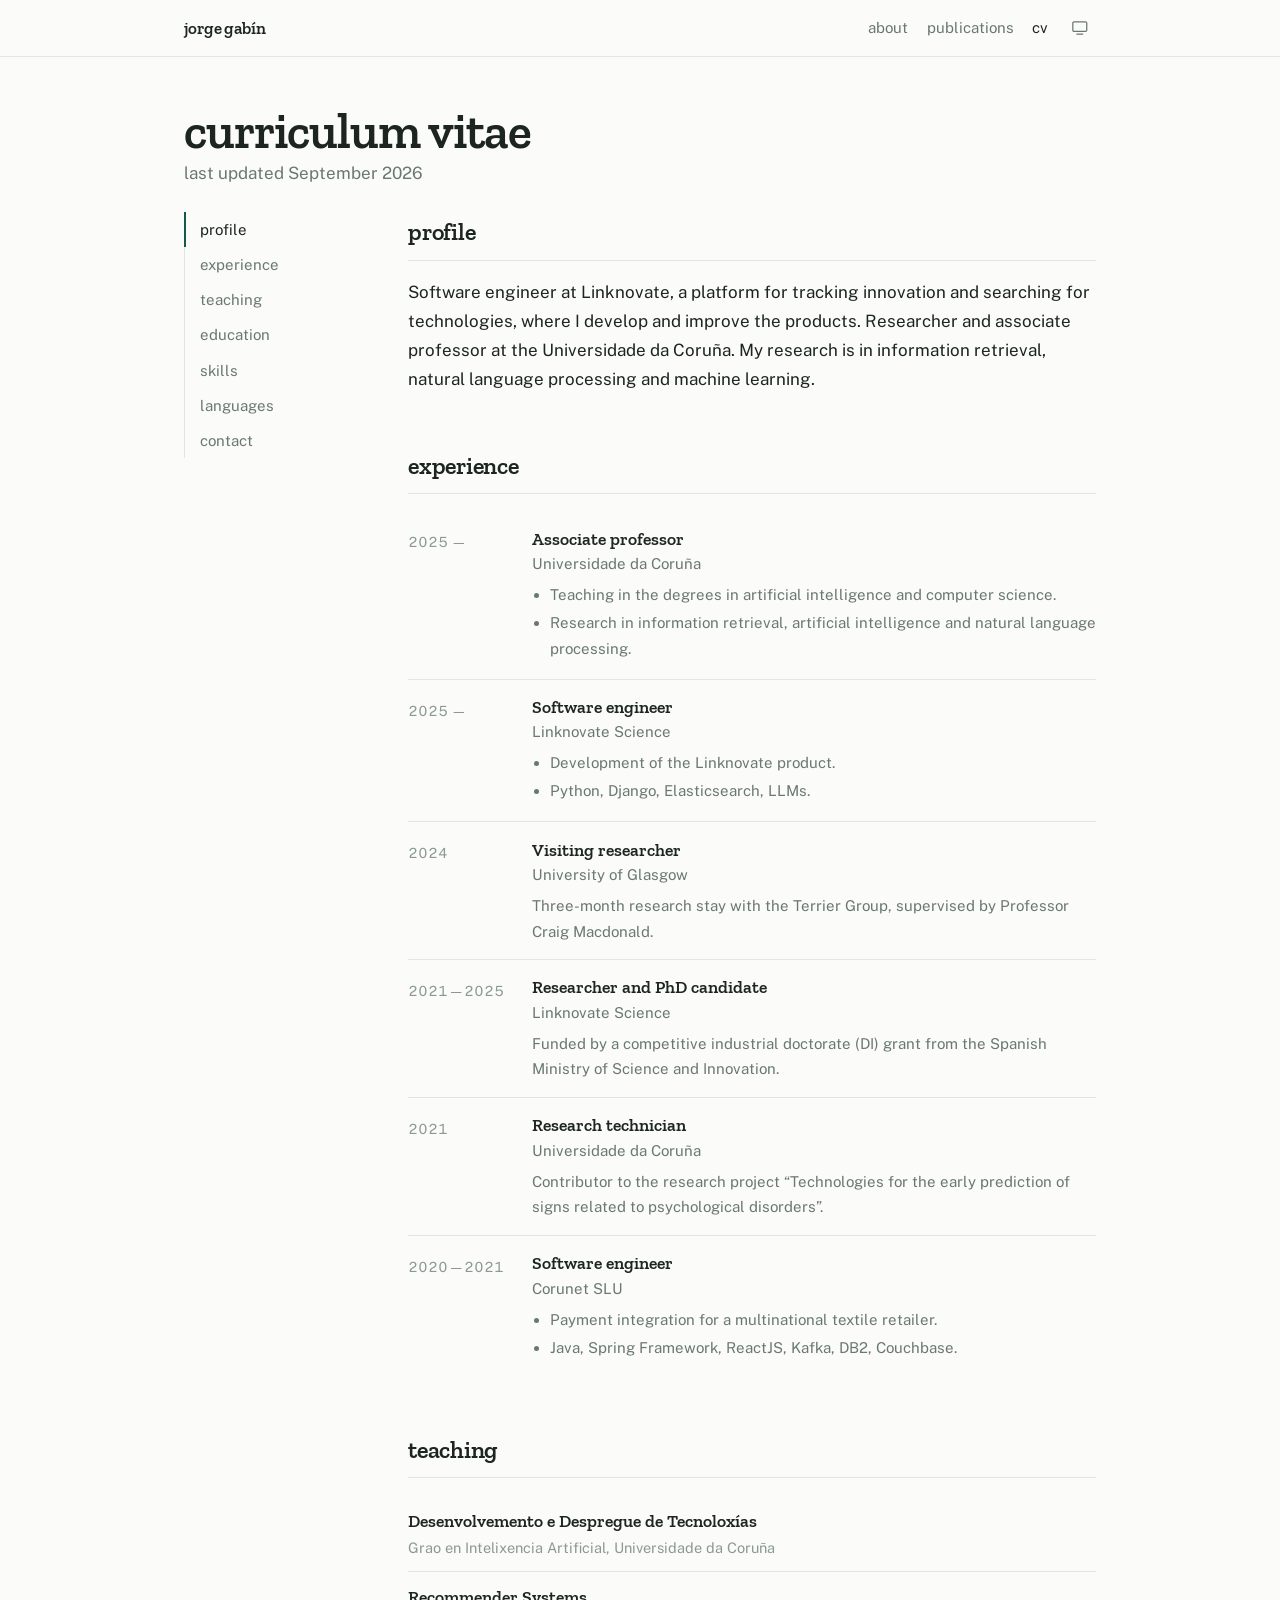
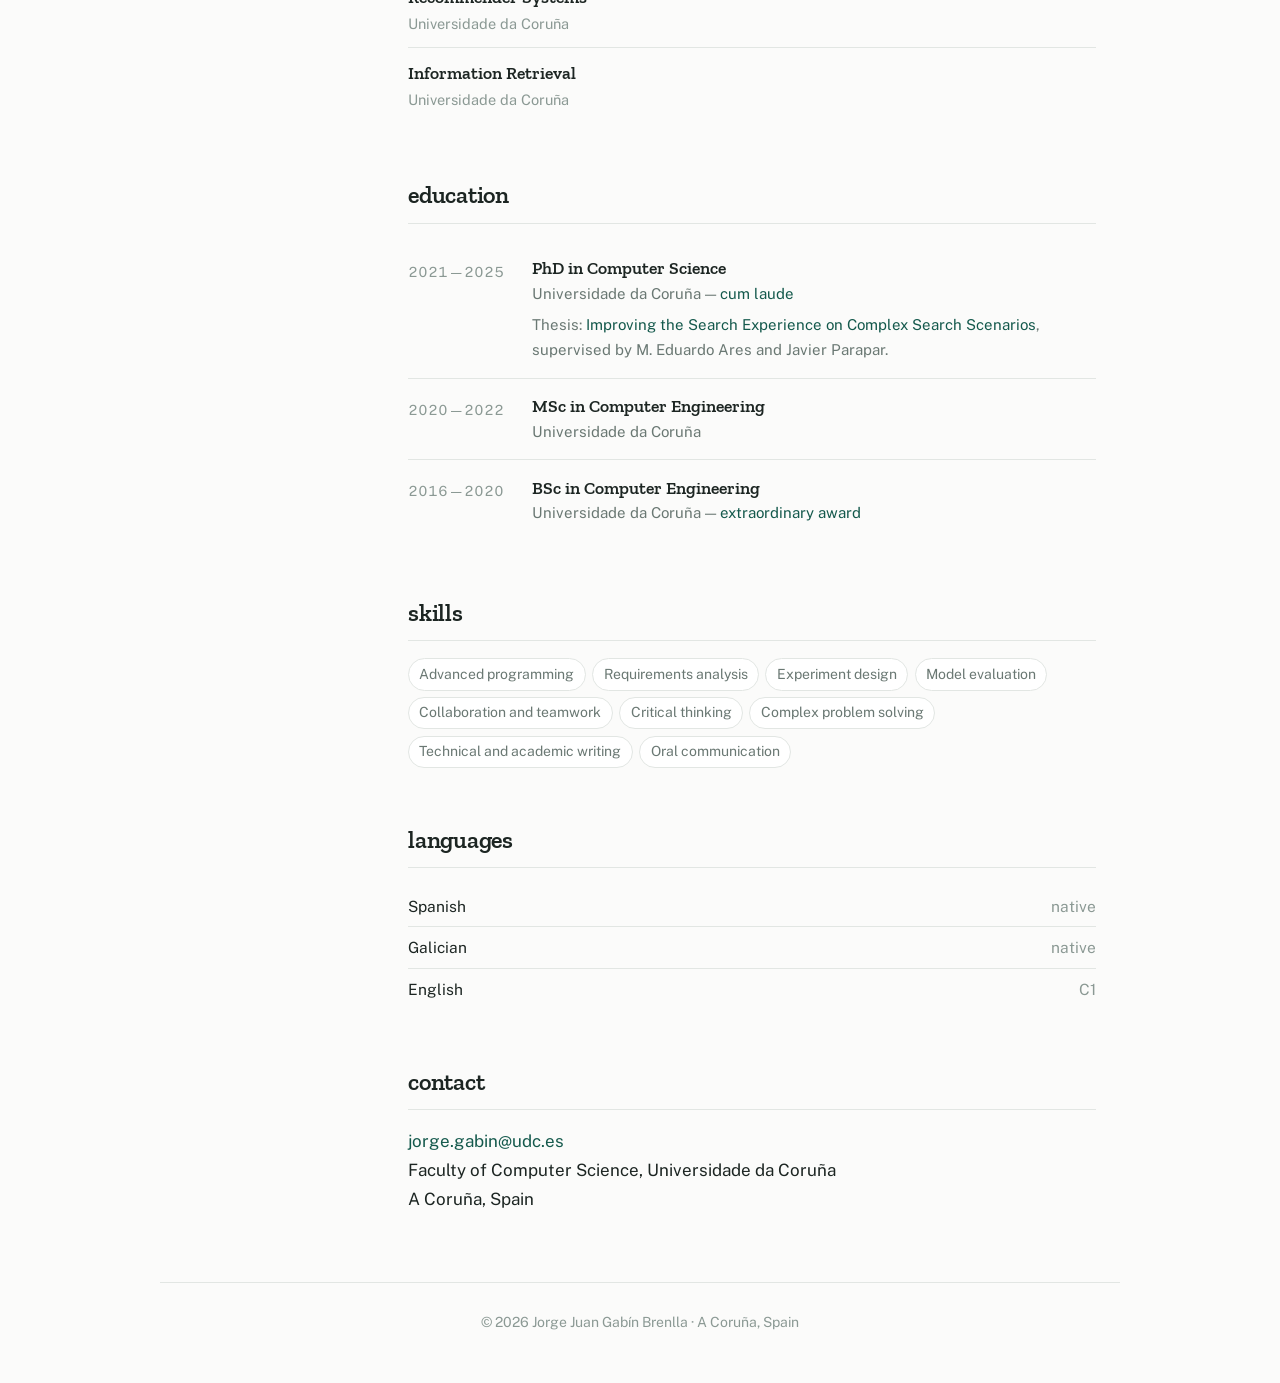
==== cv.html @ 30adcdc7 "Initial commit" ====
<!DOCTYPE html>
<html lang="en">
<head>
<meta charset="utf-8">
<meta name="viewport" content="width=device-width, initial-scale=1">
<title>cv · Jorge Gabín</title>
<meta name="description" content="Curriculum vitae of Jorge Gabín — associate professor at Universidade da Coruña and software engineer at Linknovate.">

<link rel="icon" href="data:image/svg+xml,<svg xmlns='http://www.w3.org/2000/svg' viewBox='0 0 100 100'><rect width='100' height='100' rx='20' fill='%23134E45'/><text x='50' y='51' dy='.35em' text-anchor='middle' font-family='Georgia,serif' font-weight='700' font-size='46' fill='%23F7F8F7'>jg</text></svg>">
<link rel="preconnect" href="https://fonts.googleapis.com">
<link rel="preconnect" href="https://fonts.gstatic.com" crossorigin>
<link href="https://fonts.googleapis.com/css2?family=Public+Sans:ital,wght@0,300..700;1,400&family=Zilla+Slab:wght@400;500;600;700&display=swap" rel="stylesheet">
<link rel="stylesheet" href="assets/style.css">
</head>
<body>

<a class="skip" href="#main">skip to content</a>

<nav class="nav">
  <div class="wrap-wide">
    <a class="brand" href="index.html">jorge gabín</a>
    <ul>
      <li><a href="index.html">about</a></li>
      <li><a href="publications.html">publications</a></li>
      <li><a href="cv.html" aria-current="page">cv</a></li>
    </ul>
    <button class="toggle" id="theme-toggle" type="button" aria-label="Change theme" title="Change theme">
      <svg class="i-system" viewBox="0 0 24 24" fill="none" stroke="currentColor" stroke-width="1.7" stroke-linecap="round" stroke-linejoin="round" aria-hidden="true"><rect x="2.5" y="4" width="19" height="13" rx="1.6"/><path d="M8 20.5h8"/></svg>
      <svg class="i-light" viewBox="0 0 24 24" fill="none" stroke="currentColor" stroke-width="1.7" stroke-linecap="round" aria-hidden="true"><circle cx="12" cy="12" r="4"/><path d="M12 2v2M12 20v2M4.9 4.9l1.4 1.4M17.7 17.7l1.4 1.4M2 12h2M20 12h2M4.9 19.1l1.4-1.4M17.7 6.3l1.4-1.4"/></svg>
      <svg class="i-dark" viewBox="0 0 24 24" fill="none" stroke="currentColor" stroke-width="1.7" stroke-linecap="round" stroke-linejoin="round" aria-hidden="true"><path d="M21 12.8A9 9 0 1 1 11.2 3a7 7 0 0 0 9.8 9.8z"/></svg>
    </button>
  </div>
</nav>

<main class="wrap-wide" id="main">

  <h1>curriculum vitae</h1>
  <p class="tagline">last updated September 2026</p>

  <div class="cv-layout">

    <nav class="toc" aria-label="Sections">
      <ol>
        <li><a href="#profile">profile</a></li>
        <li><a href="#experience">experience</a></li>
        <li><a href="#teaching">teaching</a></li>
        <li><a href="#education">education</a></li>
        <li><a href="#skills">skills</a></li>
        <li><a href="#languages">languages</a></li>
        <li><a href="#contact">contact</a></li>
      </ol>
    </nav>

    <div>

      <section id="profile">
        <h2>profile</h2>
        <p>Software engineer at Linknovate, a platform for tracking innovation and searching
        for technologies, where I develop and improve the products. Researcher and associate
        professor at the Universidade da Coruña. My research is in information retrieval,
        natural language processing and machine learning.</p>
      </section>

      <section id="experience">
        <h2>experience</h2>

        <div class="entry">
          <p class="years">2025 —</p>
          <div>
            <h3>Associate professor</h3>
            <p class="org">Universidade da Coruña</p>
            <div class="note">
              <ul>
                <li>Teaching in the degrees in artificial intelligence and computer science.</li>
                <li>Research in information retrieval, artificial intelligence and natural language processing.</li>
              </ul>
            </div>
          </div>
        </div>

        <div class="entry">
          <p class="years">2025 —</p>
          <div>
            <h3>Software engineer</h3>
            <p class="org">Linknovate Science</p>
            <div class="note">
              <ul>
                <li>Development of the Linknovate product.</li>
                <li>Python, Django, Elasticsearch, LLMs.</li>
              </ul>
            </div>
          </div>
        </div>

        <div class="entry">
          <p class="years">2024</p>
          <div>
            <h3>Visiting researcher</h3>
            <p class="org">University of Glasgow</p>
            <p class="note">Three-month research stay with the Terrier Group, supervised by
            Professor Craig Macdonald.</p>
          </div>
        </div>

        <div class="entry">
          <p class="years">2021 — 2025</p>
          <div>
            <h3>Researcher and PhD candidate</h3>
            <p class="org">Linknovate Science</p>
            <p class="note">Funded by a competitive industrial doctorate (DI) grant from the
            Spanish Ministry of Science and Innovation.</p>
          </div>
        </div>

        <div class="entry">
          <p class="years">2021</p>
          <div>
            <h3>Research technician</h3>
            <p class="org">Universidade da Coruña</p>
            <p class="note">Contributor to the research project “Technologies for the early
            prediction of signs related to psychological disorders”.</p>
          </div>
        </div>

        <div class="entry">
          <p class="years">2020 — 2021</p>
          <div>
            <h3>Software engineer</h3>
            <p class="org">Corunet SLU</p>
            <div class="note">
              <ul>
                <li>Payment integration for a multinational textile retailer.</li>
                <li>Java, Spring Framework, ReactJS, Kafka, DB2, Couchbase.</li>
              </ul>
            </div>
          </div>
        </div>
      </section>

      <section id="teaching">
        <h2>teaching</h2>
        <ul class="courses">
          <li><b>Desenvolvemento e Despregue de Tecnoloxías</b>
            <span>Grao en Intelixencia Artificial, Universidade da Coruña</span></li>
          <li><b>Recommender Systems</b>
            <span>Universidade da Coruña</span></li>
          <li><b>Information Retrieval</b>
            <span>Universidade da Coruña</span></li>
        </ul>
      </section>

      <section id="education">
        <h2>education</h2>

        <div class="entry">
          <p class="years">2021 — 2025</p>
          <div>
            <h3>PhD in Computer Science</h3>
            <p class="org">Universidade da Coruña — <span class="award">cum laude</span></p>
            <p class="note">Thesis: <a href="https://hdl.handle.net/2183/46116">Improving the Search
            Experience on Complex Search Scenarios</a>, supervised by M. Eduardo Ares and
            Javier Parapar.</p>
          </div>
        </div>

        <div class="entry">
          <p class="years">2020 — 2022</p>
          <div>
            <h3>MSc in Computer Engineering</h3>
            <p class="org">Universidade da Coruña</p>
          </div>
        </div>

        <div class="entry">
          <p class="years">2016 — 2020</p>
          <div>
            <h3>BSc in Computer Engineering</h3>
            <p class="org">Universidade da Coruña — <span class="award">extraordinary award</span></p>
          </div>
        </div>
      </section>

      <section id="skills">
        <h2>skills</h2>
        <ul class="tags">
          <li>Advanced programming</li>
          <li>Requirements analysis</li>
          <li>Experiment design</li>
          <li>Model evaluation</li>
          <li>Collaboration and teamwork</li>
          <li>Critical thinking</li>
          <li>Complex problem solving</li>
          <li>Technical and academic writing</li>
          <li>Oral communication</li>
        </ul>
      </section>

      <section id="languages">
        <h2>languages</h2>
        <ul class="langs">
          <li>Spanish <span>native</span></li>
          <li>Galician <span>native</span></li>
          <li>English <span>C1</span></li>
        </ul>
      </section>

      <section id="contact">
        <h2>contact</h2>
        <p><a href="mailto:jorge.gabin@udc.es">jorge.gabin@udc.es</a><br>
        Faculty of Computer Science, Universidade da Coruña<br>
        A Coruña, Spain</p>
      </section>

    </div>
  </div>
</main>

<footer class="wrap-wide">
  <p>© 2026 Jorge Juan Gabín Brenlla · A Coruña, Spain</p>
</footer>

<script src="assets/main.js"></script>
</body>
</html>
---- assets/style.css ----
/* ============================================================
   Jorge Gabín — site styles
   Shared by index.html, publications.html and cv.html
   ============================================================ */

:root{
  --bg:#FBFBFA;
  --fg:#1C2522;
  --muted:#6A7873;
  --soft:#8B9994;
  --rule:#E2E6E3;
  --card:#FFFFFF;
  --accent:#14594C;
  --accent-soft:#E6F0EC;
  --nav:rgba(251,251,250,.85);
  --shadow:0 1px 2px rgba(28,37,34,.04),0 6px 20px rgba(28,37,34,.06);
  --w:50rem;
}
html[data-theme="dark"]{
  --bg:#131716;
  --fg:#E6EAE8;
  --muted:#98A5A0;
  --soft:#7C8A85;
  --rule:#262D2B;
  --card:#1A201E;
  --accent:#63C0A8;
  --accent-soft:#1B2C28;
  --nav:rgba(19,23,22,.85);
  --shadow:0 1px 2px rgba(0,0,0,.3),0 6px 20px rgba(0,0,0,.25);
}

*,*::before,*::after{box-sizing:border-box;}
html{-webkit-text-size-adjust:100%;scroll-behavior:smooth;}

body{
  margin:0;
  background:var(--bg);
  color:var(--fg);
  font-family:"Public Sans",-apple-system,BlinkMacSystemFont,"Segoe UI",Helvetica,Arial,sans-serif;
  font-size:1.0625rem;
  line-height:1.7;
  transition:background-color .2s ease,color .2s ease;
}

h1,h2,h3,.slab{font-family:"Zilla Slab",Georgia,"Times New Roman",serif;}

a{color:var(--accent);text-decoration:none;}
a:hover{text-decoration:underline;text-underline-offset:.2em;}
:focus-visible{outline:2px solid var(--accent);outline-offset:3px;border-radius:3px;}

.wrap{max-width:var(--w);margin-inline:auto;padding-inline:1.5rem;}
.wrap-wide{max-width:60rem;margin-inline:auto;padding-inline:1.5rem;}

.skip{position:absolute;left:-9999px;}
.skip:focus{left:1rem;top:1rem;z-index:20;background:var(--card);padding:.5rem .9rem;border-radius:6px;}

/* ---------------- navbar ---------------- */

.nav{
  position:sticky;top:0;z-index:10;
  background:var(--nav);
  -webkit-backdrop-filter:saturate(1.8) blur(12px);
  backdrop-filter:saturate(1.8) blur(12px);
  border-bottom:1px solid var(--rule);
}
.nav > div{display:flex;align-items:center;gap:1rem;height:3.5rem;}
.brand{
  font-family:"Zilla Slab",Georgia,serif;font-weight:600;font-size:1.0625rem;
  color:var(--fg);margin-right:auto;letter-spacing:-.005em;
}
.brand:hover{text-decoration:none;color:var(--accent);}
.nav ul{display:flex;gap:1.15rem;list-style:none;margin:0;padding:0;font-size:.9375rem;overflow-x:auto;scrollbar-width:none;}
.nav ul::-webkit-scrollbar{display:none;}
.nav ul a{color:var(--muted);white-space:nowrap;padding-block:.4rem;}
.nav ul a:hover{color:var(--accent);text-decoration:none;}
.nav ul a[aria-current="page"]{color:var(--fg);box-shadow:inset 0 -2px 0 var(--accent);}

.toggle{
  flex:none;display:grid;place-items:center;width:2rem;height:2rem;
  border:0;background:transparent;color:var(--muted);cursor:pointer;border-radius:50%;
}
.toggle:hover{color:var(--accent);background:var(--accent-soft);}
.toggle svg{width:1.1rem;height:1.1rem;display:none;}
html[data-mode="system"] .i-system,
html[data-mode="light"] .i-light,
html[data-mode="dark"] .i-dark{display:block;}

/* ---------------- shared page furniture ---------------- */

main{padding-top:3rem;}
section{margin-bottom:3.25rem;scroll-margin-top:4.75rem;}

h1{
  margin:0 0 .15rem;
  font-size:clamp(2.25rem,7vw,3.1rem);
  font-weight:600;line-height:1.05;letter-spacing:-.02em;
}
.tagline{margin:0 0 1.5rem;color:var(--muted);font-size:1.0625rem;}

h2{
  margin:0 0 1.1rem;font-size:1.5rem;font-weight:600;letter-spacing:-.01em;
  padding-bottom:.4rem;border-bottom:1px solid var(--rule);
}

p{margin:0 0 1rem;}
p:last-child{margin-bottom:0;}

footer{
  margin-top:1rem;padding:1.75rem 0 3rem;border-top:1px solid var(--rule);
  font-size:.875rem;color:var(--soft);text-align:center;
}

/* ---------------- about (index) ---------------- */

.about{display:grid;grid-template-columns:1fr 13rem;gap:2.5rem;align-items:start;}
.about p:last-of-type{margin-bottom:0;}

.figure{position:sticky;top:5rem;}
.portrait{
  width:100%;aspect-ratio:1;border-radius:50%;overflow:hidden;
  background:var(--accent-soft);box-shadow:var(--shadow);
}
.portrait img{width:100%;height:100%;object-fit:cover;display:block;}
.portrait .initials{
  width:100%;height:100%;display:grid;place-items:center;
  font-family:"Zilla Slab",Georgia,serif;font-size:3.5rem;font-weight:600;color:var(--accent);
}
.figure .meta{margin:.9rem 0 0;font-size:.875rem;line-height:1.55;color:var(--soft);text-align:center;}

.social{margin:1.75rem 0 0;padding:0;list-style:none;display:flex;flex-wrap:wrap;gap:.9rem;}
.social a{color:var(--soft);display:grid;place-items:center;}
.social a:hover{color:var(--accent);}
.social svg{width:1.3rem;height:1.3rem;fill:currentColor;display:block;}

/* ---------------- news ---------------- */

.news{width:100%;border-collapse:collapse;font-size:.9688rem;}
.news td{padding:.55rem .75rem .55rem 0;border-bottom:1px solid var(--rule);vertical-align:top;}
.news tr:last-child td{border-bottom:0;}
.news .when{width:6.5rem;color:var(--soft);font-variant-numeric:tabular-nums;white-space:nowrap;}
.news .embed{display:block;width:100%;max-width:34rem;margin:.75rem 0 .25rem;border:1px solid var(--rule);border-radius:8px;background:var(--card);}

/* ---------------- positions (index) ---------------- */

.position{
  display:grid;grid-template-columns:1fr auto;gap:.25rem 1.5rem;align-items:baseline;
  padding:.95rem 0;border-bottom:1px solid var(--rule);
}
.position:last-of-type{border-bottom:0;padding-bottom:0;}
.position h3{margin:0;font-size:1.125rem;font-weight:600;line-height:1.35;}
.position .org{margin:.05rem 0 0;color:var(--muted);font-size:.9688rem;grid-column:1;}
.position .since{font-size:.875rem;color:var(--soft);font-variant-numeric:tabular-nums;white-space:nowrap;grid-row:1;grid-column:2;}

/* ---------------- publications ---------------- */

.year-group{display:grid;grid-template-columns:4.5rem 1fr;gap:0 1.5rem;margin-bottom:1.5rem;}
.year-group > .year{
  font-family:"Zilla Slab",Georgia,serif;font-size:1.75rem;font-weight:600;
  color:var(--soft);line-height:1.2;padding-top:1.05rem;
  position:sticky;top:4.75rem;align-self:start;
}

.pub{
  display:grid;grid-template-columns:7rem 1fr;gap:1.1rem;
  padding:1.05rem 0;border-bottom:1px solid var(--rule);align-items:start;
}
.pub:last-child{border-bottom:0;}
.thumb{
  aspect-ratio:4/3;border-radius:6px;overflow:hidden;
  background:var(--accent-soft);display:grid;place-items:center;
  border:1px solid var(--rule);
}
.thumb img{width:100%;height:100%;object-fit:cover;display:block;}
.venue-badge{
  font-family:"Zilla Slab",Georgia,serif;font-weight:600;font-size:.9375rem;
  color:var(--accent);text-align:center;padding:.2rem;line-height:1.2;
}
.pub h3{margin:0 0 .2rem;font-size:1.125rem;font-weight:600;line-height:1.35;}
.pub .authors{margin:0;font-size:.9375rem;color:var(--muted);}
.pub .authors b{color:var(--fg);font-weight:600;}
.pub .venue{margin:.2rem 0 0;font-size:.9375rem;font-style:italic;color:var(--muted);}
.pub .links{margin:.6rem 0 0;display:flex;flex-wrap:wrap;gap:.45rem;}
.pub .links a{
  font-size:.8125rem;padding:.16rem .55rem;border:1px solid var(--accent);
  border-radius:4px;line-height:1.5;
}
.pub .links a:hover{background:var(--accent);color:var(--bg);text-decoration:none;}
.note-line{margin:0 0 2rem;font-size:.9688rem;color:var(--muted);}

/* ---------------- cv ---------------- */

.cv-layout{display:grid;grid-template-columns:11rem 1fr;gap:3rem;align-items:start;}
.toc{position:sticky;top:5rem;font-size:.9375rem;}
.toc ol{list-style:none;margin:0;padding:0;border-left:1px solid var(--rule);}
.toc li a{display:block;padding:.3rem 0 .3rem .9rem;color:var(--muted);margin-left:-1px;border-left:2px solid transparent;}
.toc li a:hover{color:var(--accent);text-decoration:none;}
.toc li a.active{color:var(--fg);border-left-color:var(--accent);}

.entry{
  display:grid;grid-template-columns:6.5rem 1fr;gap:0 1.25rem;
  padding:.95rem 0;border-bottom:1px solid var(--rule);
}
.entry:last-of-type{border-bottom:0;}
.years{font-size:.875rem;color:var(--soft);font-variant-numeric:tabular-nums;white-space:nowrap;padding-top:.3rem;}
.entry h3{margin:0;font-size:1.0938rem;font-weight:600;line-height:1.35;}
.org{margin:.05rem 0 0;color:var(--muted);font-size:.9375rem;}
.note{margin:.35rem 0 0;font-size:.9375rem;color:var(--muted);}
.note ul{margin:.2rem 0 0;padding-left:1.1rem;}
.note li{margin-bottom:.15rem;}
.award{color:var(--accent);}

.courses{margin:0;padding:0;list-style:none;}
.courses li{padding:.65rem 0;border-bottom:1px solid var(--rule);}
.courses li:last-child{border-bottom:0;}
.courses b{font-family:"Zilla Slab",Georgia,serif;font-size:1.0938rem;font-weight:600;}
.courses span{display:block;font-size:.9063rem;color:var(--soft);}

.tags{display:flex;flex-wrap:wrap;gap:.4rem;margin:0;padding:0;list-style:none;}
.tags li{
  font-size:.875rem;padding:.2rem .65rem;border:1px solid var(--rule);
  border-radius:999px;color:var(--muted);background:var(--card);
}

.langs{margin:0;padding:0;list-style:none;}
.langs li{display:flex;justify-content:space-between;gap:1rem;padding:.45rem 0;border-bottom:1px solid var(--rule);font-size:.9688rem;}
.langs li:last-child{border-bottom:0;}
.langs span{color:var(--soft);}

/* ---------------- responsive ---------------- */

@media (max-width:44rem){
  .about{grid-template-columns:1fr;gap:1.75rem;}
  .figure{position:static;max-width:11rem;}
  .cv-layout{grid-template-columns:1fr;gap:1.5rem;}
  .toc{position:static;}
  .toc ol{display:flex;flex-wrap:wrap;gap:.25rem 1rem;border-left:0;}
  .toc li a{padding:.15rem 0;border-left:0;}
  .toc li a.active{box-shadow:inset 0 -2px 0 var(--accent);}
  .year-group{grid-template-columns:1fr;gap:.25rem;}
  .year-group > .year{position:static;padding-top:.5rem;font-size:1.4rem;}
  .pub{grid-template-columns:1fr;gap:.75rem;}
  .thumb{max-width:9rem;}
  .entry{grid-template-columns:1fr;gap:.15rem;}
  .years{padding-top:0;}
  .position{grid-template-columns:1fr;}
  .position .since{grid-row:auto;grid-column:1;}
  .news .when{width:5rem;}
  .brand{display:none;}
  .nav ul{margin-right:auto;}
}

@media (prefers-reduced-motion:reduce){
  html{scroll-behavior:auto;}
  *{transition:none !important;}
}

@media print{
  .nav,.toc,footer,.social{display:none;}
  body{background:#fff;color:#000;font-size:10.5pt;}
  .cv-layout{grid-template-columns:1fr;}
  a{color:#000;}
}
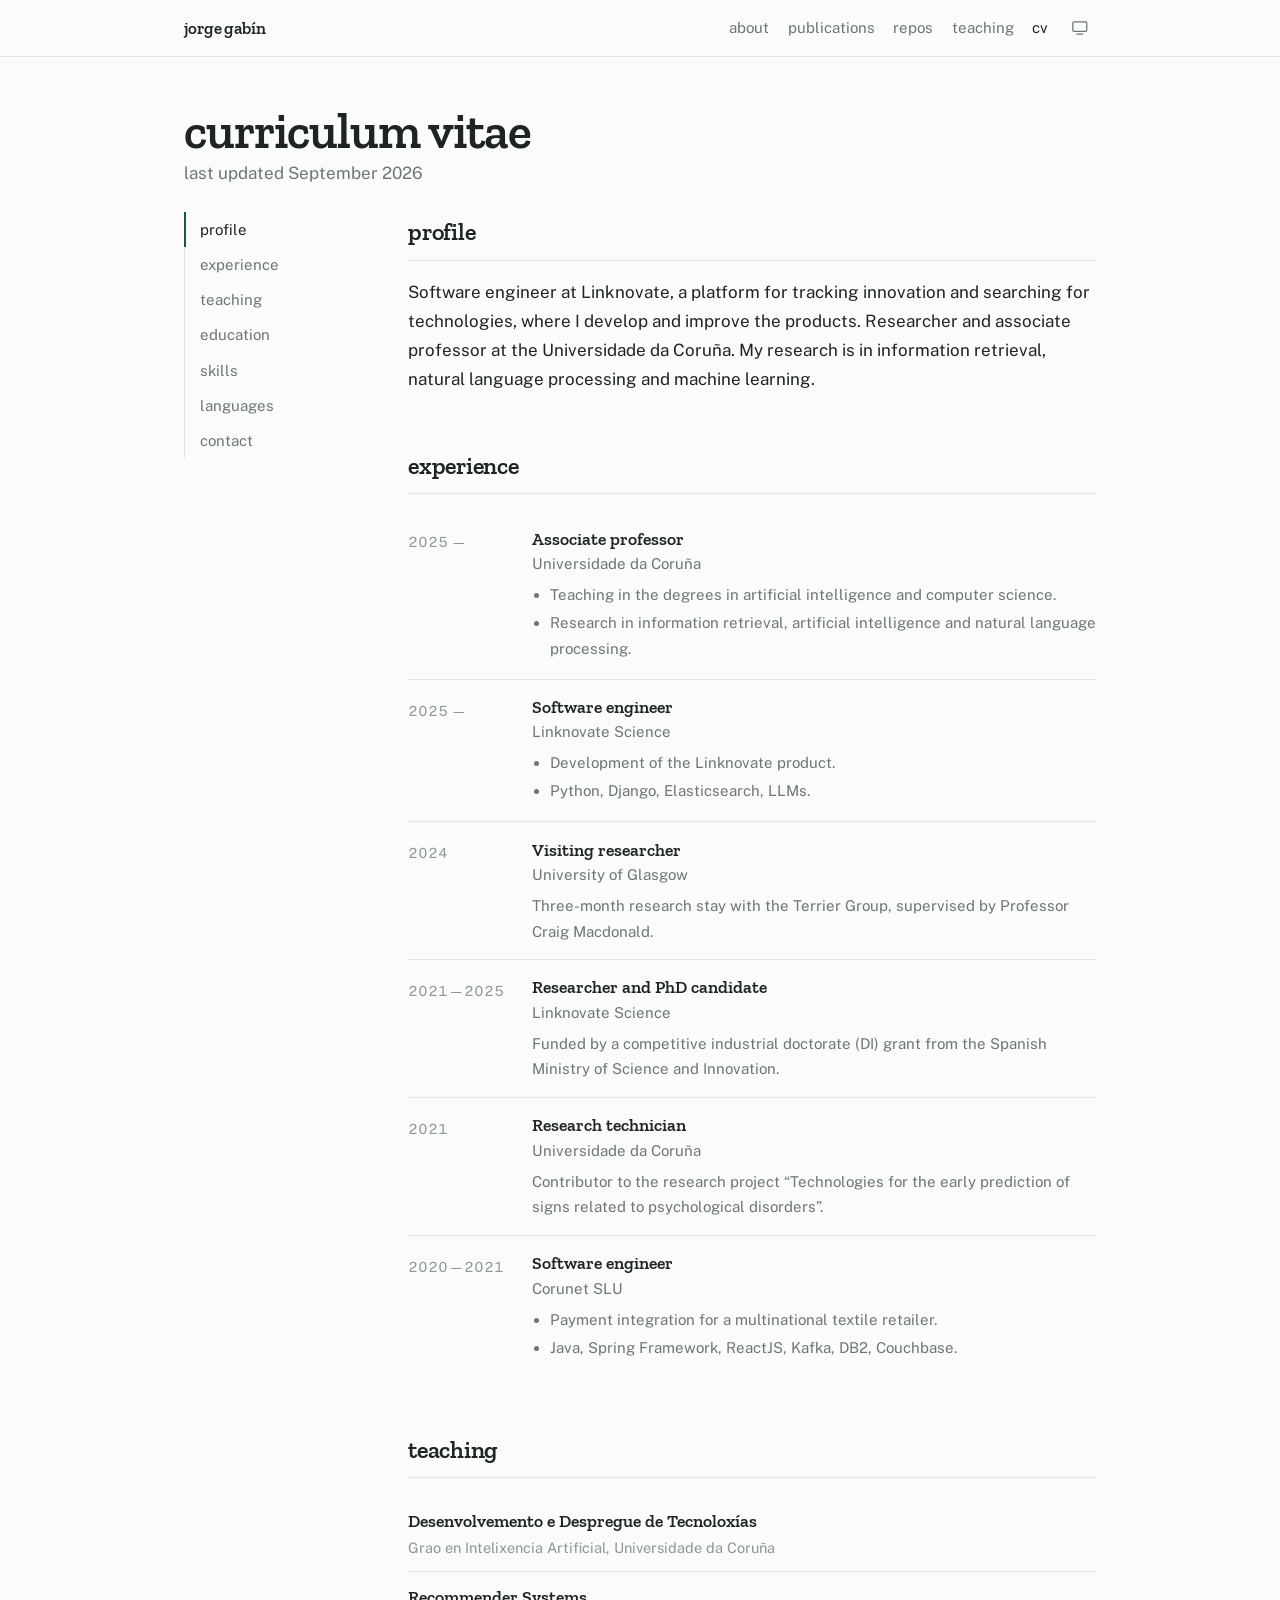
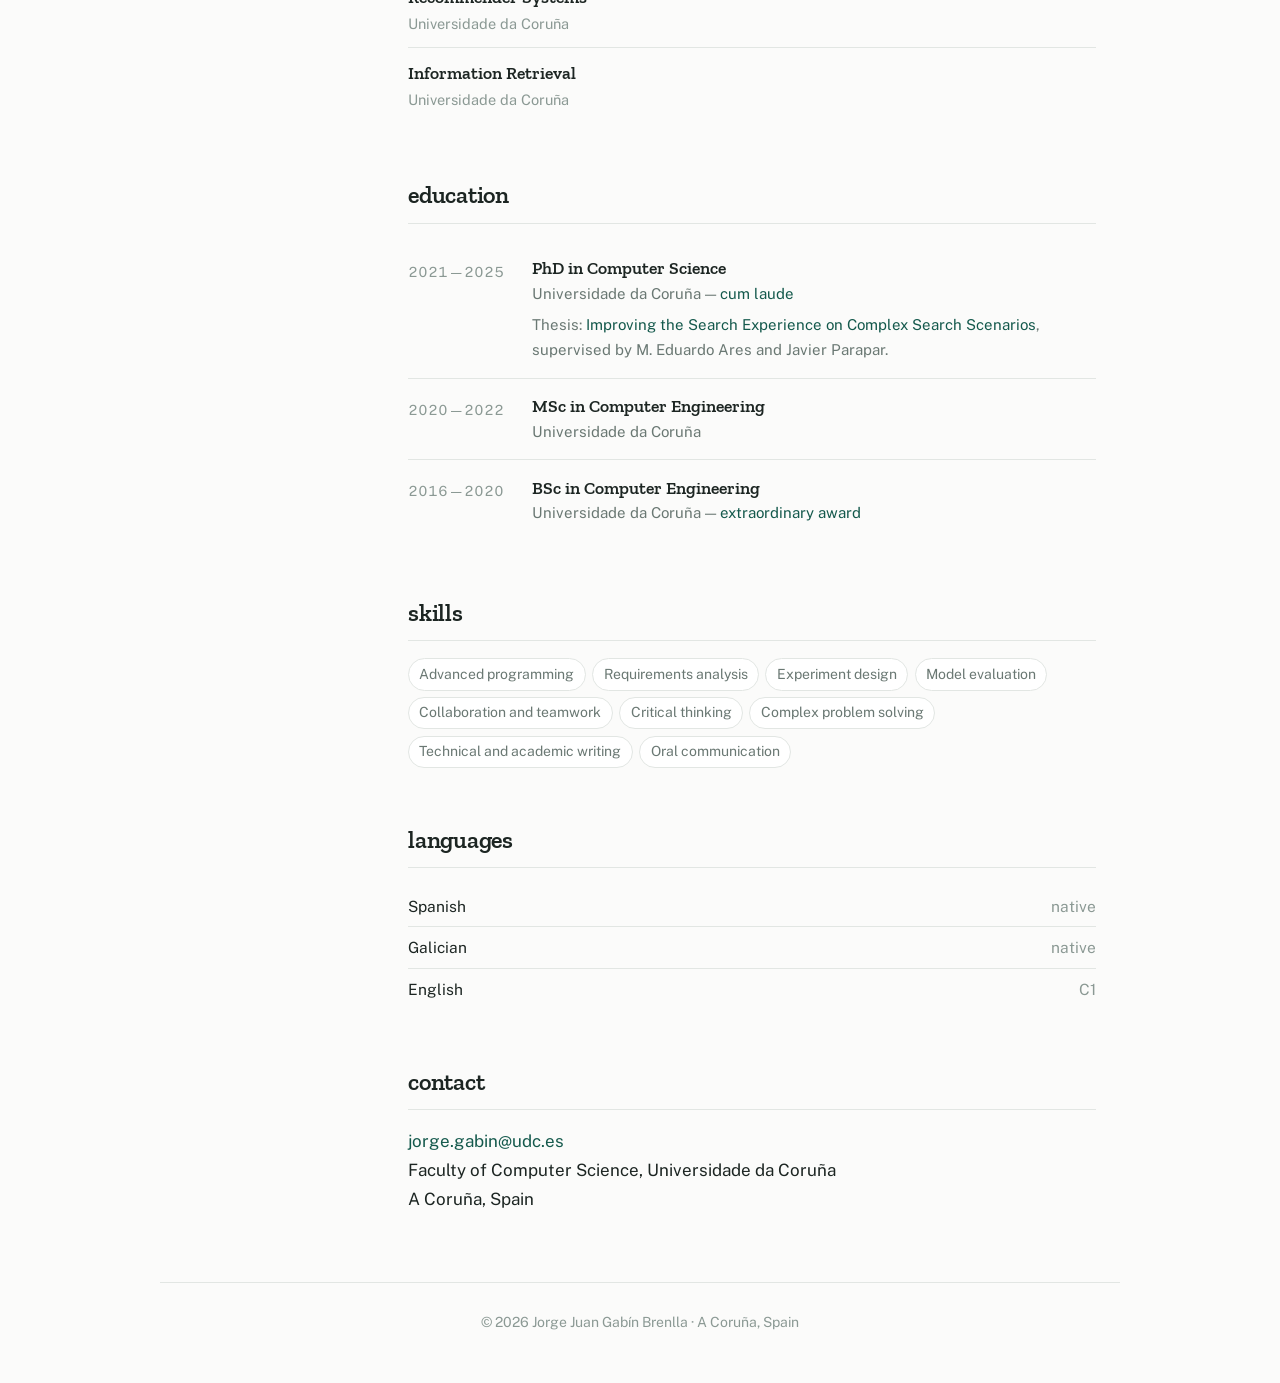
==== commit 2c703302: "Add repos and teaching" ====
--- a/cv.html
+++ b/cv.html
@@ -22,6 +22,8 @@
     <ul>
       <li><a href="index.html">about</a></li>
       <li><a href="publications.html">publications</a></li>
+      <li><a href="repos.html">repos</a></li>
+      <li><a href="https://pdi.udc.es/en/File/Pdi/Q789K" target="_blank" rel="noopener" title="Teaching record in the UDC staff directory">teaching</a></li>
       <li><a href="cv.html" aria-current="page">cv</a></li>
     </ul>
     <button class="toggle" id="theme-toggle" type="button" aria-label="Change theme" title="Change theme">
--- a/assets/style.css
+++ b/assets/style.css
@@ -179,13 +179,34 @@
 .pub .authors{margin:0;font-size:.9375rem;color:var(--muted);}
 .pub .authors b{color:var(--fg);font-weight:600;}
 .pub .venue{margin:.2rem 0 0;font-size:.9375rem;font-style:italic;color:var(--muted);}
-.pub .links{margin:.6rem 0 0;display:flex;flex-wrap:wrap;gap:.45rem;}
-.pub .links a{
+.links{margin:.6rem 0 0;display:flex;flex-wrap:wrap;gap:.45rem;}
+.links a{
   font-size:.8125rem;padding:.16rem .55rem;border:1px solid var(--accent);
   border-radius:4px;line-height:1.5;
 }
-.pub .links a:hover{background:var(--accent);color:var(--bg);text-decoration:none;}
+.links a:hover{background:var(--accent);color:var(--bg);text-decoration:none;}
 .note-line{margin:0 0 2rem;font-size:.9688rem;color:var(--muted);}
+
+/* ---------------- repos ---------------- */
+
+.repo{
+  display:grid;grid-template-columns:7rem 1fr;gap:1.1rem;
+  padding:1.05rem 0;border-bottom:1px solid var(--rule);align-items:start;
+}
+.repo:last-of-type{border-bottom:0;}
+.repo h3{margin:0 0 .2rem;font-size:1.125rem;font-weight:600;line-height:1.35;}
+.repo h3 a{color:var(--fg);}
+.repo h3 a:hover{color:var(--accent);}
+.repo h3 .owner{color:var(--soft);font-weight:400;}
+.repo .desc{margin:0;font-size:.9375rem;color:var(--muted);}
+.repo .paper{margin:.2rem 0 0;font-size:.9375rem;font-style:italic;color:var(--muted);}
+.repo .facts{
+  margin:.55rem 0 0;padding:0;list-style:none;display:flex;flex-wrap:wrap;gap:.25rem 1.1rem;
+  font-size:.8125rem;color:var(--soft);font-variant-numeric:tabular-nums;
+}
+.repo .facts li{display:inline-flex;align-items:center;gap:.35rem;}
+.repo .dot{width:.55rem;height:.55rem;border-radius:50%;background:var(--accent);flex:none;}
+.repo .facts svg{width:.9rem;height:.9rem;fill:currentColor;display:block;}
 
 /* ---------------- cv ---------------- */
 
@@ -239,6 +260,7 @@
   .year-group{grid-template-columns:1fr;gap:.25rem;}
   .year-group > .year{position:static;padding-top:.5rem;font-size:1.4rem;}
   .pub{grid-template-columns:1fr;gap:.75rem;}
+  .repo{grid-template-columns:1fr;gap:.75rem;}
   .thumb{max-width:9rem;}
   .entry{grid-template-columns:1fr;gap:.15rem;}
   .years{padding-top:0;}
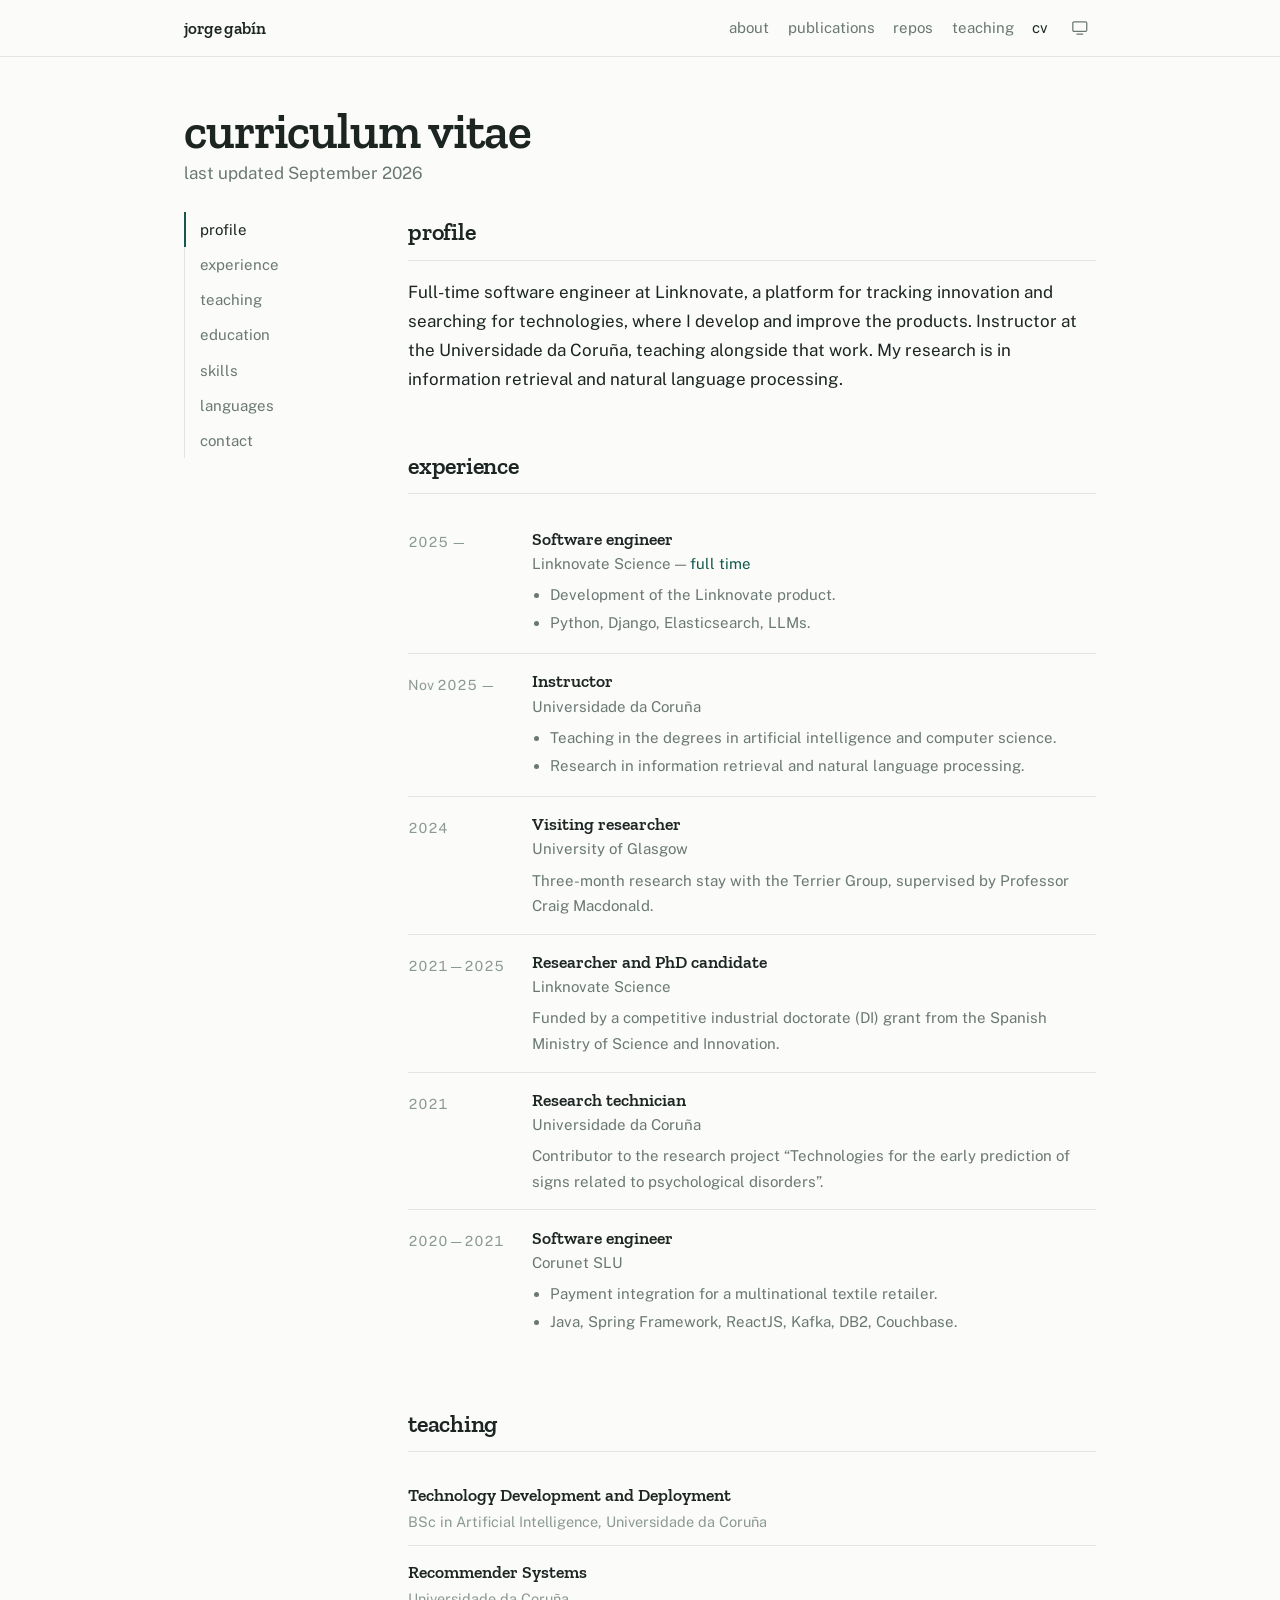
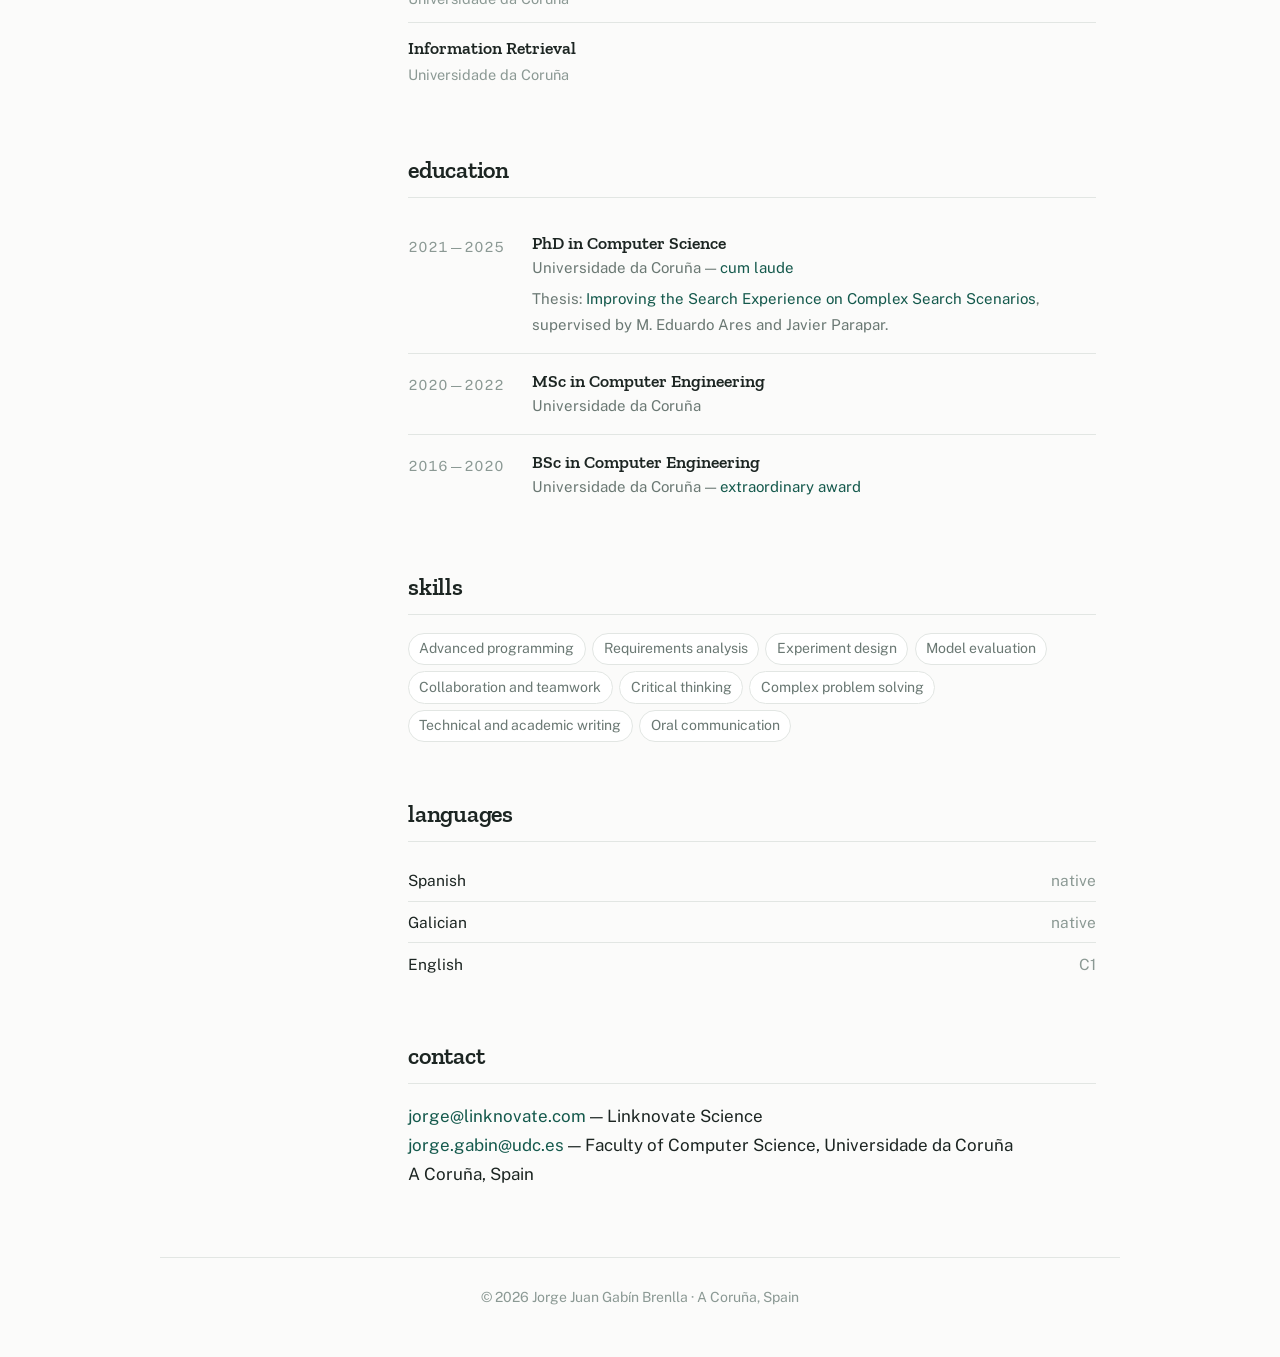
==== commit fcf2bf78: "Add news and improve CV and publications view" ====
--- a/cv.html
+++ b/cv.html
@@ -1,226 +1,320 @@
-<!DOCTYPE html>
+<!doctype html>
 <html lang="en">
-<head>
-<meta charset="utf-8">
-<meta name="viewport" content="width=device-width, initial-scale=1">
-<title>cv · Jorge Gabín</title>
-<meta name="description" content="Curriculum vitae of Jorge Gabín — associate professor at Universidade da Coruña and software engineer at Linknovate.">
-
-<link rel="icon" href="data:image/svg+xml,<svg xmlns='http://www.w3.org/2000/svg' viewBox='0 0 100 100'><rect width='100' height='100' rx='20' fill='%23134E45'/><text x='50' y='51' dy='.35em' text-anchor='middle' font-family='Georgia,serif' font-weight='700' font-size='46' fill='%23F7F8F7'>jg</text></svg>">
-<link rel="preconnect" href="https://fonts.googleapis.com">
-<link rel="preconnect" href="https://fonts.gstatic.com" crossorigin>
-<link href="https://fonts.googleapis.com/css2?family=Public+Sans:ital,wght@0,300..700;1,400&family=Zilla+Slab:wght@400;500;600;700&display=swap" rel="stylesheet">
-<link rel="stylesheet" href="assets/style.css">
-</head>
-<body>
-
-<a class="skip" href="#main">skip to content</a>
-
-<nav class="nav">
-  <div class="wrap-wide">
-    <a class="brand" href="index.html">jorge gabín</a>
-    <ul>
-      <li><a href="index.html">about</a></li>
-      <li><a href="publications.html">publications</a></li>
-      <li><a href="repos.html">repos</a></li>
-      <li><a href="https://pdi.udc.es/en/File/Pdi/Q789K" target="_blank" rel="noopener" title="Teaching record in the UDC staff directory">teaching</a></li>
-      <li><a href="cv.html" aria-current="page">cv</a></li>
-    </ul>
-    <button class="toggle" id="theme-toggle" type="button" aria-label="Change theme" title="Change theme">
-      <svg class="i-system" viewBox="0 0 24 24" fill="none" stroke="currentColor" stroke-width="1.7" stroke-linecap="round" stroke-linejoin="round" aria-hidden="true"><rect x="2.5" y="4" width="19" height="13" rx="1.6"/><path d="M8 20.5h8"/></svg>
-      <svg class="i-light" viewBox="0 0 24 24" fill="none" stroke="currentColor" stroke-width="1.7" stroke-linecap="round" aria-hidden="true"><circle cx="12" cy="12" r="4"/><path d="M12 2v2M12 20v2M4.9 4.9l1.4 1.4M17.7 17.7l1.4 1.4M2 12h2M20 12h2M4.9 19.1l1.4-1.4M17.7 6.3l1.4-1.4"/></svg>
-      <svg class="i-dark" viewBox="0 0 24 24" fill="none" stroke="currentColor" stroke-width="1.7" stroke-linecap="round" stroke-linejoin="round" aria-hidden="true"><path d="M21 12.8A9 9 0 1 1 11.2 3a7 7 0 0 0 9.8 9.8z"/></svg>
-    </button>
-  </div>
-</nav>
-
-<main class="wrap-wide" id="main">
-
-  <h1>curriculum vitae</h1>
-  <p class="tagline">last updated September 2026</p>
-
-  <div class="cv-layout">
-
-    <nav class="toc" aria-label="Sections">
-      <ol>
-        <li><a href="#profile">profile</a></li>
-        <li><a href="#experience">experience</a></li>
-        <li><a href="#teaching">teaching</a></li>
-        <li><a href="#education">education</a></li>
-        <li><a href="#skills">skills</a></li>
-        <li><a href="#languages">languages</a></li>
-        <li><a href="#contact">contact</a></li>
-      </ol>
+  <head>
+    <meta charset="utf-8" />
+    <meta name="viewport" content="width=device-width, initial-scale=1" />
+    <title>cv · Jorge Gabín</title>
+    <meta
+      name="description"
+      content="Curriculum vitae of Jorge Gabín — software engineer at Linknovate and instructor at Universidade da Coruña."
+    />
+
+    <link
+      rel="icon"
+      href="data:image/svg+xml,<svg xmlns='http://www.w3.org/2000/svg' viewBox='0 0 100 100'><rect width='100' height='100' rx='20' fill='%23134E45'/><text x='50' y='51' dy='.35em' text-anchor='middle' font-family='Georgia,serif' font-weight='700' font-size='46' fill='%23F7F8F7'>jg</text></svg>"
+    />
+    <link rel="preconnect" href="https://fonts.googleapis.com" />
+    <link rel="preconnect" href="https://fonts.gstatic.com" crossorigin />
+    <link
+      href="https://fonts.googleapis.com/css2?family=Public+Sans:ital,wght@0,300..700;1,400&family=Zilla+Slab:wght@400;500;600;700&display=swap"
+      rel="stylesheet"
+    />
+    <link rel="stylesheet" href="assets/style.css" />
+  </head>
+  <body>
+    <a class="skip" href="#main">skip to content</a>
+
+    <nav class="nav">
+      <div class="wrap-wide">
+        <a class="brand" href="index.html">jorge gabín</a>
+        <ul>
+          <li><a href="index.html">about</a></li>
+          <li><a href="publications.html">publications</a></li>
+          <li><a href="repos.html">repos</a></li>
+          <li>
+            <a
+              href="https://pdi.udc.es/en/File/Pdi/Q789K"
+              target="_blank"
+              rel="noopener"
+              title="Teaching record in the UDC staff directory"
+              >teaching</a
+            >
+          </li>
+          <li><a href="cv.html" aria-current="page">cv</a></li>
+        </ul>
+        <button
+          class="toggle"
+          id="theme-toggle"
+          type="button"
+          aria-label="Change theme"
+          title="Change theme"
+        >
+          <svg
+            class="i-system"
+            viewBox="0 0 24 24"
+            fill="none"
+            stroke="currentColor"
+            stroke-width="1.7"
+            stroke-linecap="round"
+            stroke-linejoin="round"
+            aria-hidden="true"
+          >
+            <rect x="2.5" y="4" width="19" height="13" rx="1.6" />
+            <path d="M8 20.5h8" />
+          </svg>
+          <svg
+            class="i-light"
+            viewBox="0 0 24 24"
+            fill="none"
+            stroke="currentColor"
+            stroke-width="1.7"
+            stroke-linecap="round"
+            aria-hidden="true"
+          >
+            <circle cx="12" cy="12" r="4" />
+            <path
+              d="M12 2v2M12 20v2M4.9 4.9l1.4 1.4M17.7 17.7l1.4 1.4M2 12h2M20 12h2M4.9 19.1l1.4-1.4M17.7 6.3l1.4-1.4"
+            />
+          </svg>
+          <svg
+            class="i-dark"
+            viewBox="0 0 24 24"
+            fill="none"
+            stroke="currentColor"
+            stroke-width="1.7"
+            stroke-linecap="round"
+            stroke-linejoin="round"
+            aria-hidden="true"
+          >
+            <path d="M21 12.8A9 9 0 1 1 11.2 3a7 7 0 0 0 9.8 9.8z" />
+          </svg>
+        </button>
+      </div>
     </nav>
 
-    <div>
-
-      <section id="profile">
-        <h2>profile</h2>
-        <p>Software engineer at Linknovate, a platform for tracking innovation and searching
-        for technologies, where I develop and improve the products. Researcher and associate
-        professor at the Universidade da Coruña. My research is in information retrieval,
-        natural language processing and machine learning.</p>
-      </section>
-
-      <section id="experience">
-        <h2>experience</h2>
-
-        <div class="entry">
-          <p class="years">2025 —</p>
-          <div>
-            <h3>Associate professor</h3>
-            <p class="org">Universidade da Coruña</p>
-            <div class="note">
-              <ul>
-                <li>Teaching in the degrees in artificial intelligence and computer science.</li>
-                <li>Research in information retrieval, artificial intelligence and natural language processing.</li>
-              </ul>
-            </div>
-          </div>
+    <main class="wrap-wide" id="main">
+      <h1>curriculum vitae</h1>
+      <p class="tagline">last updated September 2026</p>
+
+      <div class="cv-layout">
+        <nav class="toc" aria-label="Sections">
+          <ol>
+            <li><a href="#profile">profile</a></li>
+            <li><a href="#experience">experience</a></li>
+            <li><a href="#teaching">teaching</a></li>
+            <li><a href="#education">education</a></li>
+            <li><a href="#skills">skills</a></li>
+            <li><a href="#languages">languages</a></li>
+            <li><a href="#contact">contact</a></li>
+          </ol>
+        </nav>
+
+        <div>
+          <section id="profile">
+            <h2>profile</h2>
+            <p>
+              Full-time software engineer at Linknovate, a platform for tracking
+              innovation and searching for technologies, where I develop and
+              improve the products. Instructor at the Universidade da Coruña,
+              teaching alongside that work. My research is in information
+              retrieval and natural language processing.
+            </p>
+          </section>
+
+          <section id="experience">
+            <h2>experience</h2>
+
+            <div class="entry">
+              <p class="years">2025 —</p>
+              <div>
+                <h3>Software engineer</h3>
+                <p class="org">
+                  Linknovate Science — <span class="award">full time</span>
+                </p>
+                <div class="note">
+                  <ul>
+                    <li>Development of the Linknovate product.</li>
+                    <li>Python, Django, Elasticsearch, LLMs.</li>
+                  </ul>
+                </div>
+              </div>
+            </div>
+
+            <div class="entry">
+              <p class="years">Nov 2025 —</p>
+              <div>
+                <h3>Instructor</h3>
+                <p class="org">Universidade da Coruña</p>
+                <div class="note">
+                  <ul>
+                    <li>
+                      Teaching in the degrees in artificial intelligence and
+                      computer science.
+                    </li>
+                    <li>
+                      Research in information retrieval and natural language
+                      processing.
+                    </li>
+                  </ul>
+                </div>
+              </div>
+            </div>
+
+            <div class="entry">
+              <p class="years">2024</p>
+              <div>
+                <h3>Visiting researcher</h3>
+                <p class="org">University of Glasgow</p>
+                <p class="note">
+                  Three-month research stay with the Terrier Group, supervised
+                  by Professor Craig Macdonald.
+                </p>
+              </div>
+            </div>
+
+            <div class="entry">
+              <p class="years">2021 — 2025</p>
+              <div>
+                <h3>Researcher and PhD candidate</h3>
+                <p class="org">Linknovate Science</p>
+                <p class="note">
+                  Funded by a competitive industrial doctorate (DI) grant from
+                  the Spanish Ministry of Science and Innovation.
+                </p>
+              </div>
+            </div>
+
+            <div class="entry">
+              <p class="years">2021</p>
+              <div>
+                <h3>Research technician</h3>
+                <p class="org">Universidade da Coruña</p>
+                <p class="note">
+                  Contributor to the research project “Technologies for the
+                  early prediction of signs related to psychological disorders”.
+                </p>
+              </div>
+            </div>
+
+            <div class="entry">
+              <p class="years">2020 — 2021</p>
+              <div>
+                <h3>Software engineer</h3>
+                <p class="org">Corunet SLU</p>
+                <div class="note">
+                  <ul>
+                    <li>
+                      Payment integration for a multinational textile retailer.
+                    </li>
+                    <li>
+                      Java, Spring Framework, ReactJS, Kafka, DB2, Couchbase.
+                    </li>
+                  </ul>
+                </div>
+              </div>
+            </div>
+          </section>
+
+          <section id="teaching">
+            <h2>teaching</h2>
+            <ul class="courses">
+              <li>
+                <b>Technology Development and Deployment</b>
+                <span
+                  >BSc in Artificial Intelligence, Universidade da Coruña</span
+                >
+              </li>
+              <li>
+                <b>Recommender Systems</b> <span>Universidade da Coruña</span>
+              </li>
+              <li>
+                <b>Information Retrieval</b> <span>Universidade da Coruña</span>
+              </li>
+            </ul>
+          </section>
+
+          <section id="education">
+            <h2>education</h2>
+
+            <div class="entry">
+              <p class="years">2021 — 2025</p>
+              <div>
+                <h3>PhD in Computer Science</h3>
+                <p class="org">
+                  Universidade da Coruña — <span class="award">cum laude</span>
+                </p>
+                <p class="note">
+                  Thesis:
+                  <a href="https://hdl.handle.net/2183/46116"
+                    >Improving the Search Experience on Complex Search
+                    Scenarios</a
+                  >, supervised by M. Eduardo Ares and Javier Parapar.
+                </p>
+              </div>
+            </div>
+
+            <div class="entry">
+              <p class="years">2020 — 2022</p>
+              <div>
+                <h3>MSc in Computer Engineering</h3>
+                <p class="org">Universidade da Coruña</p>
+              </div>
+            </div>
+
+            <div class="entry">
+              <p class="years">2016 — 2020</p>
+              <div>
+                <h3>BSc in Computer Engineering</h3>
+                <p class="org">
+                  Universidade da Coruña —
+                  <span class="award">extraordinary award</span>
+                </p>
+              </div>
+            </div>
+          </section>
+
+          <section id="skills">
+            <h2>skills</h2>
+            <ul class="tags">
+              <li>Advanced programming</li>
+              <li>Requirements analysis</li>
+              <li>Experiment design</li>
+              <li>Model evaluation</li>
+              <li>Collaboration and teamwork</li>
+              <li>Critical thinking</li>
+              <li>Complex problem solving</li>
+              <li>Technical and academic writing</li>
+              <li>Oral communication</li>
+            </ul>
+          </section>
+
+          <section id="languages">
+            <h2>languages</h2>
+            <ul class="langs">
+              <li>Spanish <span>native</span></li>
+              <li>Galician <span>native</span></li>
+              <li>English <span>C1</span></li>
+            </ul>
+          </section>
+
+          <section id="contact">
+            <h2>contact</h2>
+            <p>
+              <a href="mailto:jorge@linknovate.com">jorge@linknovate.com</a> —
+              Linknovate Science<br />
+              <a href="mailto:jorge.gabin@udc.es">jorge.gabin@udc.es</a> —
+              Faculty of Computer Science, Universidade da Coruña<br />
+              A Coruña, Spain
+            </p>
+          </section>
         </div>
-
-        <div class="entry">
-          <p class="years">2025 —</p>
-          <div>
-            <h3>Software engineer</h3>
-            <p class="org">Linknovate Science</p>
-            <div class="note">
-              <ul>
-                <li>Development of the Linknovate product.</li>
-                <li>Python, Django, Elasticsearch, LLMs.</li>
-              </ul>
-            </div>
-          </div>
-        </div>
-
-        <div class="entry">
-          <p class="years">2024</p>
-          <div>
-            <h3>Visiting researcher</h3>
-            <p class="org">University of Glasgow</p>
-            <p class="note">Three-month research stay with the Terrier Group, supervised by
-            Professor Craig Macdonald.</p>
-          </div>
-        </div>
-
-        <div class="entry">
-          <p class="years">2021 — 2025</p>
-          <div>
-            <h3>Researcher and PhD candidate</h3>
-            <p class="org">Linknovate Science</p>
-            <p class="note">Funded by a competitive industrial doctorate (DI) grant from the
-            Spanish Ministry of Science and Innovation.</p>
-          </div>
-        </div>
-
-        <div class="entry">
-          <p class="years">2021</p>
-          <div>
-            <h3>Research technician</h3>
-            <p class="org">Universidade da Coruña</p>
-            <p class="note">Contributor to the research project “Technologies for the early
-            prediction of signs related to psychological disorders”.</p>
-          </div>
-        </div>
-
-        <div class="entry">
-          <p class="years">2020 — 2021</p>
-          <div>
-            <h3>Software engineer</h3>
-            <p class="org">Corunet SLU</p>
-            <div class="note">
-              <ul>
-                <li>Payment integration for a multinational textile retailer.</li>
-                <li>Java, Spring Framework, ReactJS, Kafka, DB2, Couchbase.</li>
-              </ul>
-            </div>
-          </div>
-        </div>
-      </section>
-
-      <section id="teaching">
-        <h2>teaching</h2>
-        <ul class="courses">
-          <li><b>Desenvolvemento e Despregue de Tecnoloxías</b>
-            <span>Grao en Intelixencia Artificial, Universidade da Coruña</span></li>
-          <li><b>Recommender Systems</b>
-            <span>Universidade da Coruña</span></li>
-          <li><b>Information Retrieval</b>
-            <span>Universidade da Coruña</span></li>
-        </ul>
-      </section>
-
-      <section id="education">
-        <h2>education</h2>
-
-        <div class="entry">
-          <p class="years">2021 — 2025</p>
-          <div>
-            <h3>PhD in Computer Science</h3>
-            <p class="org">Universidade da Coruña — <span class="award">cum laude</span></p>
-            <p class="note">Thesis: <a href="https://hdl.handle.net/2183/46116">Improving the Search
-            Experience on Complex Search Scenarios</a>, supervised by M. Eduardo Ares and
-            Javier Parapar.</p>
-          </div>
-        </div>
-
-        <div class="entry">
-          <p class="years">2020 — 2022</p>
-          <div>
-            <h3>MSc in Computer Engineering</h3>
-            <p class="org">Universidade da Coruña</p>
-          </div>
-        </div>
-
-        <div class="entry">
-          <p class="years">2016 — 2020</p>
-          <div>
-            <h3>BSc in Computer Engineering</h3>
-            <p class="org">Universidade da Coruña — <span class="award">extraordinary award</span></p>
-          </div>
-        </div>
-      </section>
-
-      <section id="skills">
-        <h2>skills</h2>
-        <ul class="tags">
-          <li>Advanced programming</li>
-          <li>Requirements analysis</li>
-          <li>Experiment design</li>
-          <li>Model evaluation</li>
-          <li>Collaboration and teamwork</li>
-          <li>Critical thinking</li>
-          <li>Complex problem solving</li>
-          <li>Technical and academic writing</li>
-          <li>Oral communication</li>
-        </ul>
-      </section>
-
-      <section id="languages">
-        <h2>languages</h2>
-        <ul class="langs">
-          <li>Spanish <span>native</span></li>
-          <li>Galician <span>native</span></li>
-          <li>English <span>C1</span></li>
-        </ul>
-      </section>
-
-      <section id="contact">
-        <h2>contact</h2>
-        <p><a href="mailto:jorge.gabin@udc.es">jorge.gabin@udc.es</a><br>
-        Faculty of Computer Science, Universidade da Coruña<br>
-        A Coruña, Spain</p>
-      </section>
-
-    </div>
-  </div>
-</main>
-
-<footer class="wrap-wide">
-  <p>© 2026 Jorge Juan Gabín Brenlla · A Coruña, Spain</p>
-</footer>
-
-<script src="assets/main.js"></script>
-</body>
+      </div>
+    </main>
+
+    <footer class="wrap-wide">
+      <p>© 2026 Jorge Juan Gabín Brenlla · A Coruña, Spain</p>
+    </footer>
+
+    <script src="assets/main.js"></script>
+  </body>
 </html>
--- a/assets/style.css
+++ b/assets/style.css
@@ -179,6 +179,7 @@
 .pub .authors{margin:0;font-size:.9375rem;color:var(--muted);}
 .pub .authors b{color:var(--fg);font-weight:600;}
 .pub .venue{margin:.2rem 0 0;font-size:.9375rem;font-style:italic;color:var(--muted);}
+.pub .award{margin:.25rem 0 0;font-size:.875rem;font-weight:600;color:var(--accent);}
 .links{margin:.6rem 0 0;display:flex;flex-wrap:wrap;gap:.45rem;}
 .links a{
   font-size:.8125rem;padding:.16rem .55rem;border:1px solid var(--accent);
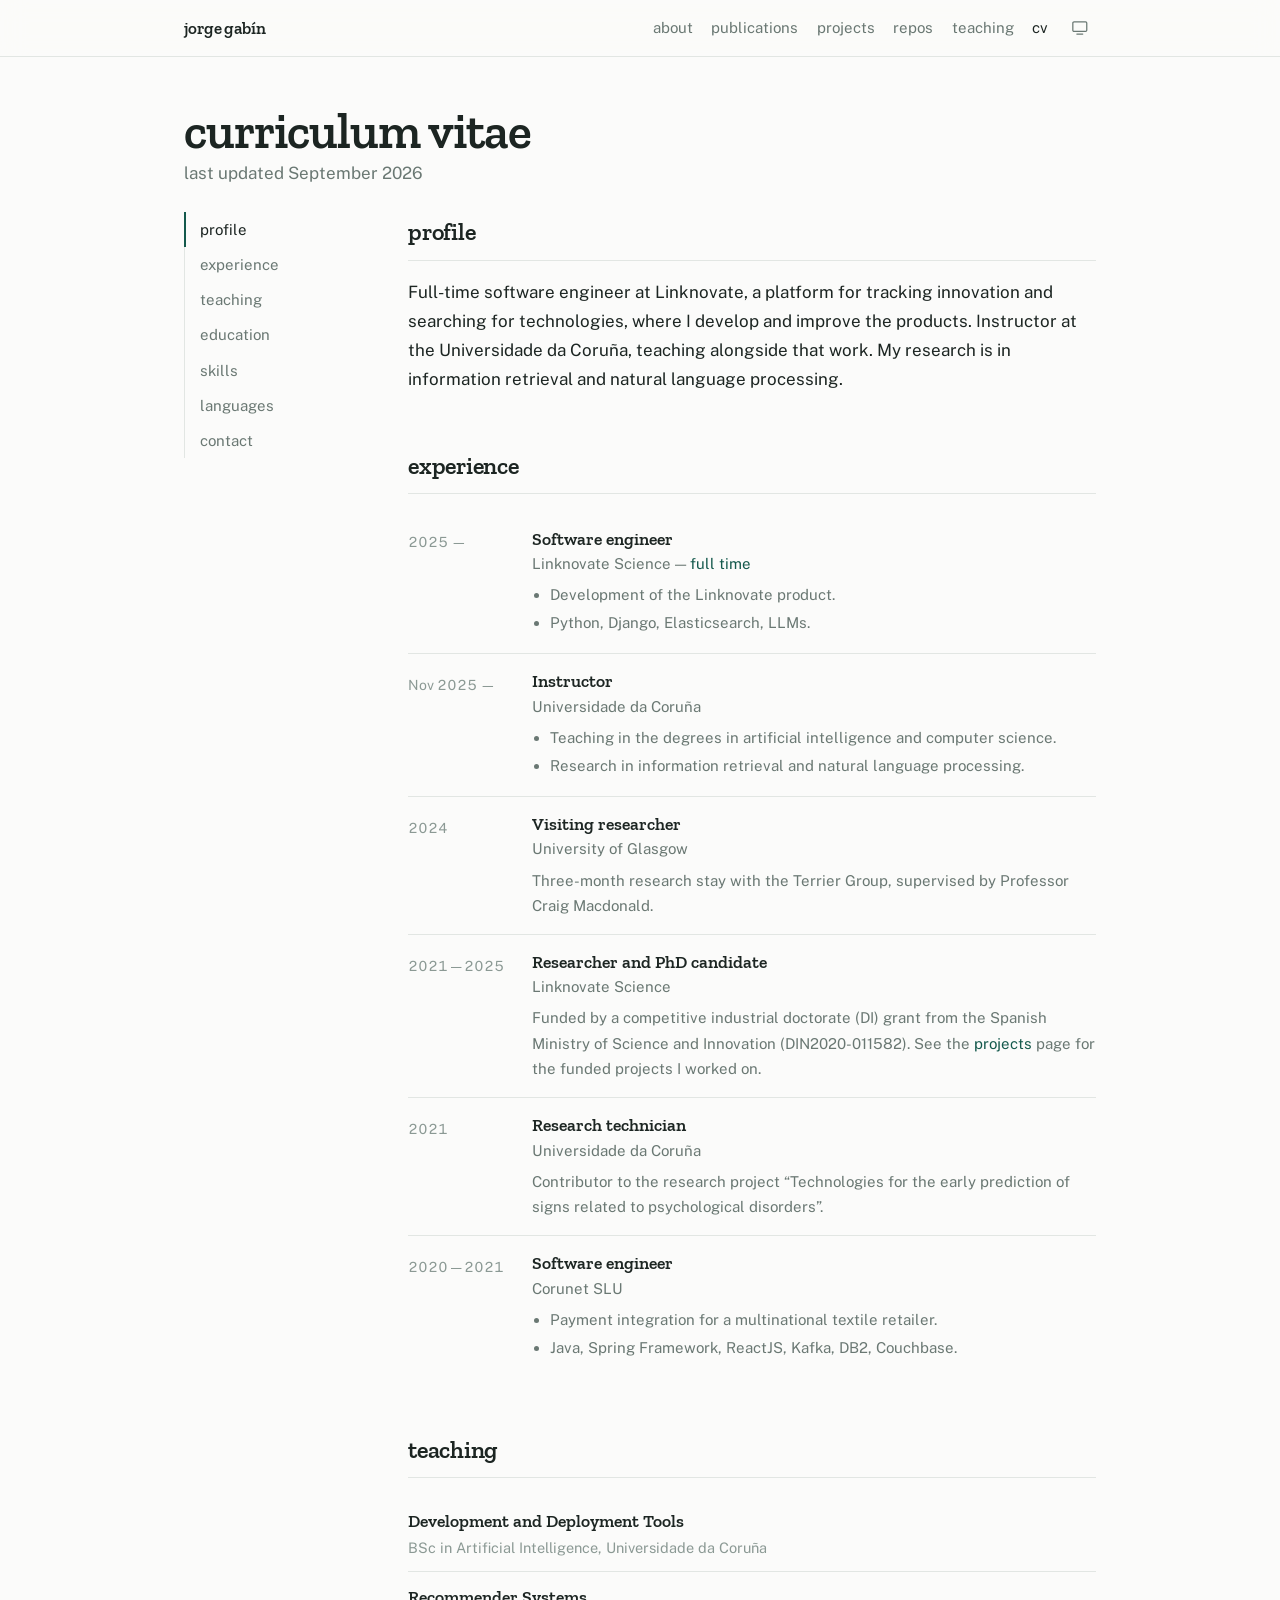
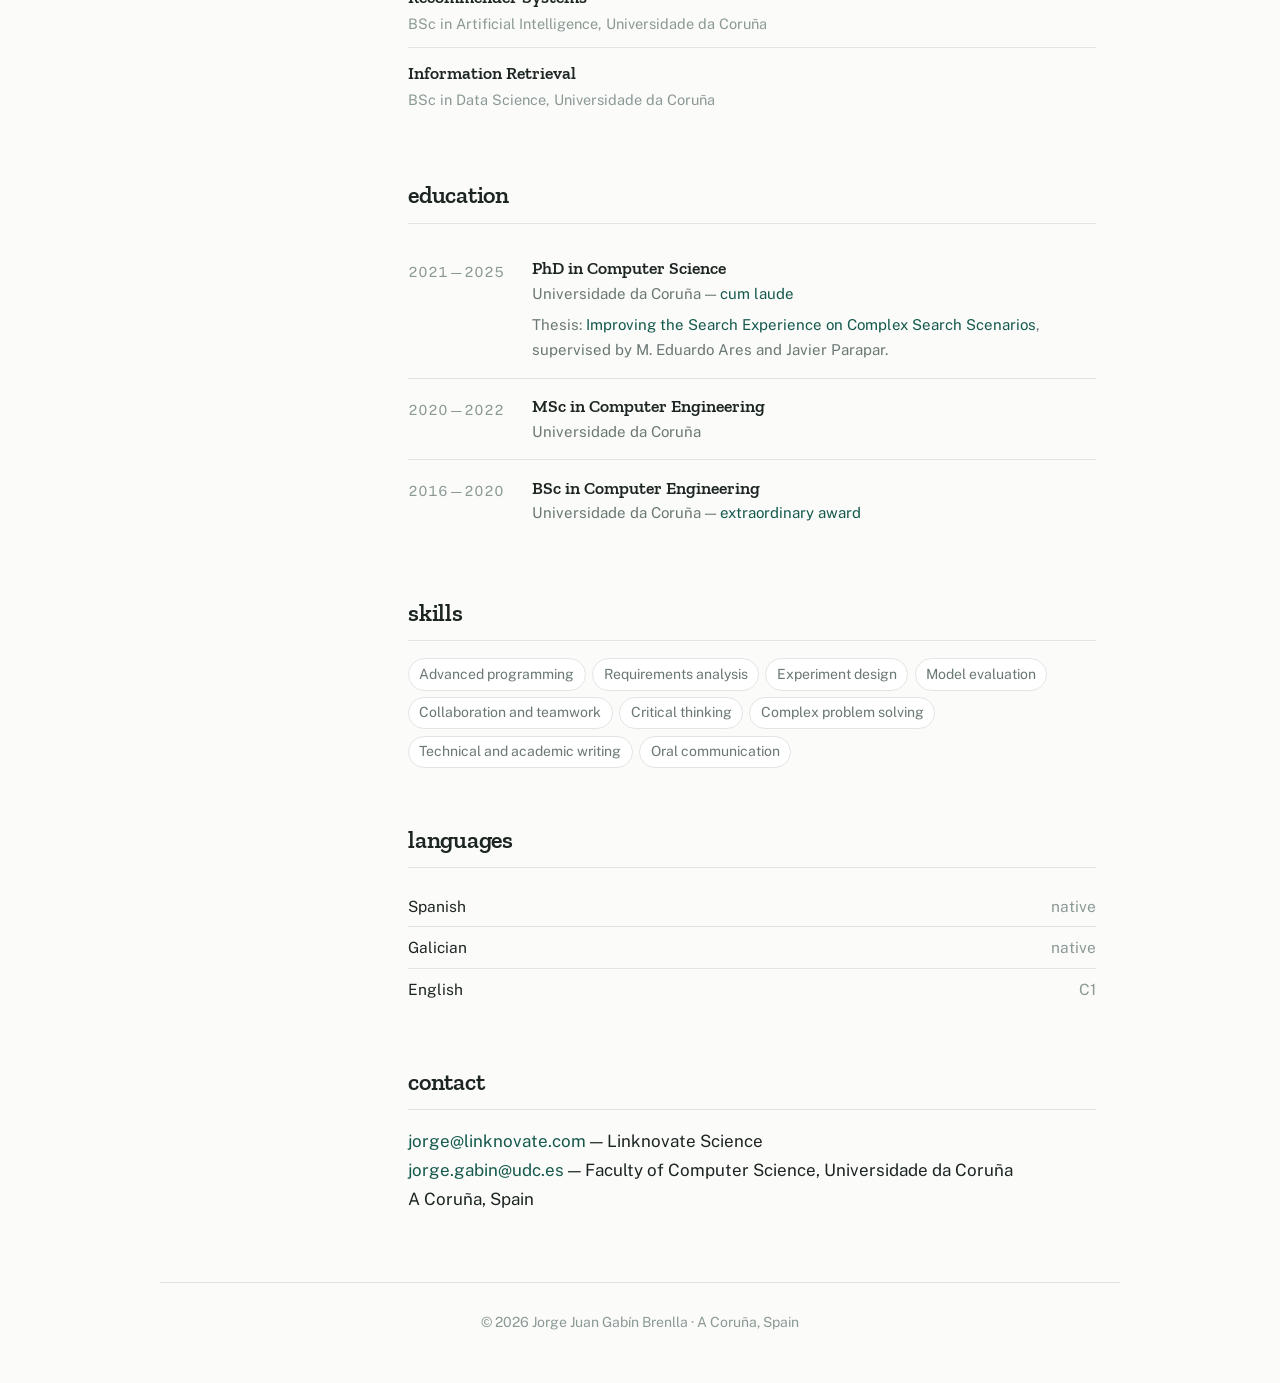
==== commit 4d22c52f: "Update teaching errors and add projects to the profile" ====
--- a/cv.html
+++ b/cv.html
@@ -30,6 +30,7 @@
         <ul>
           <li><a href="index.html">about</a></li>
           <li><a href="publications.html">publications</a></li>
+          <li><a href="projects.html">projects</a></li>
           <li><a href="repos.html">repos</a></li>
           <li>
             <a
@@ -179,7 +180,9 @@
                 <p class="org">Linknovate Science</p>
                 <p class="note">
                   Funded by a competitive industrial doctorate (DI) grant from
-                  the Spanish Ministry of Science and Innovation.
+                  the Spanish Ministry of Science and Innovation (DIN2020-011582).
+                  See the <a href="projects.html">projects</a> page for the
+                  funded projects I worked on.
                 </p>
               </div>
             </div>
@@ -219,16 +222,20 @@
             <h2>teaching</h2>
             <ul class="courses">
               <li>
-                <b>Technology Development and Deployment</b>
+                <b>Development and Deployment Tools</b>
                 <span
                   >BSc in Artificial Intelligence, Universidade da Coruña</span
                 >
               </li>
               <li>
-                <b>Recommender Systems</b> <span>Universidade da Coruña</span>
+                <b>Recommender Systems</b>
+                <span
+                  >BSc in Artificial Intelligence, Universidade da Coruña</span
+                >
               </li>
               <li>
-                <b>Information Retrieval</b> <span>Universidade da Coruña</span>
+                <b>Information Retrieval</b>
+                <span>BSc in Data Science, Universidade da Coruña</span>
               </li>
             </ul>
           </section>
--- a/assets/style.css
+++ b/assets/style.css
@@ -209,6 +209,19 @@
 .repo .dot{width:.55rem;height:.55rem;border-radius:50%;background:var(--accent);flex:none;}
 .repo .facts svg{width:.9rem;height:.9rem;fill:currentColor;display:block;}
 
+/* ---------------- projects ---------------- */
+
+.project{
+  display:grid;grid-template-columns:7rem 1fr;gap:1.1rem;
+  padding:1.05rem 0;border-bottom:1px solid var(--rule);align-items:start;
+}
+.project:last-of-type{border-bottom:0;}
+.project h3{margin:0 0 .2rem;font-size:1.125rem;font-weight:600;line-height:1.35;}
+.project .funder{margin:0;font-size:.9375rem;color:var(--muted);}
+.project .ref{color:var(--soft);font-variant-numeric:tabular-nums;white-space:nowrap;}
+.project .role{margin:.2rem 0 0;font-size:.9375rem;font-style:italic;color:var(--muted);}
+.project .desc{margin:.45rem 0 0;font-size:.9375rem;color:var(--muted);}
+
 /* ---------------- cv ---------------- */
 
 .cv-layout{display:grid;grid-template-columns:11rem 1fr;gap:3rem;align-items:start;}
@@ -262,6 +275,7 @@
   .year-group > .year{position:static;padding-top:.5rem;font-size:1.4rem;}
   .pub{grid-template-columns:1fr;gap:.75rem;}
   .repo{grid-template-columns:1fr;gap:.75rem;}
+  .project{grid-template-columns:1fr;gap:.75rem;}
   .thumb{max-width:9rem;}
   .entry{grid-template-columns:1fr;gap:.15rem;}
   .years{padding-top:0;}
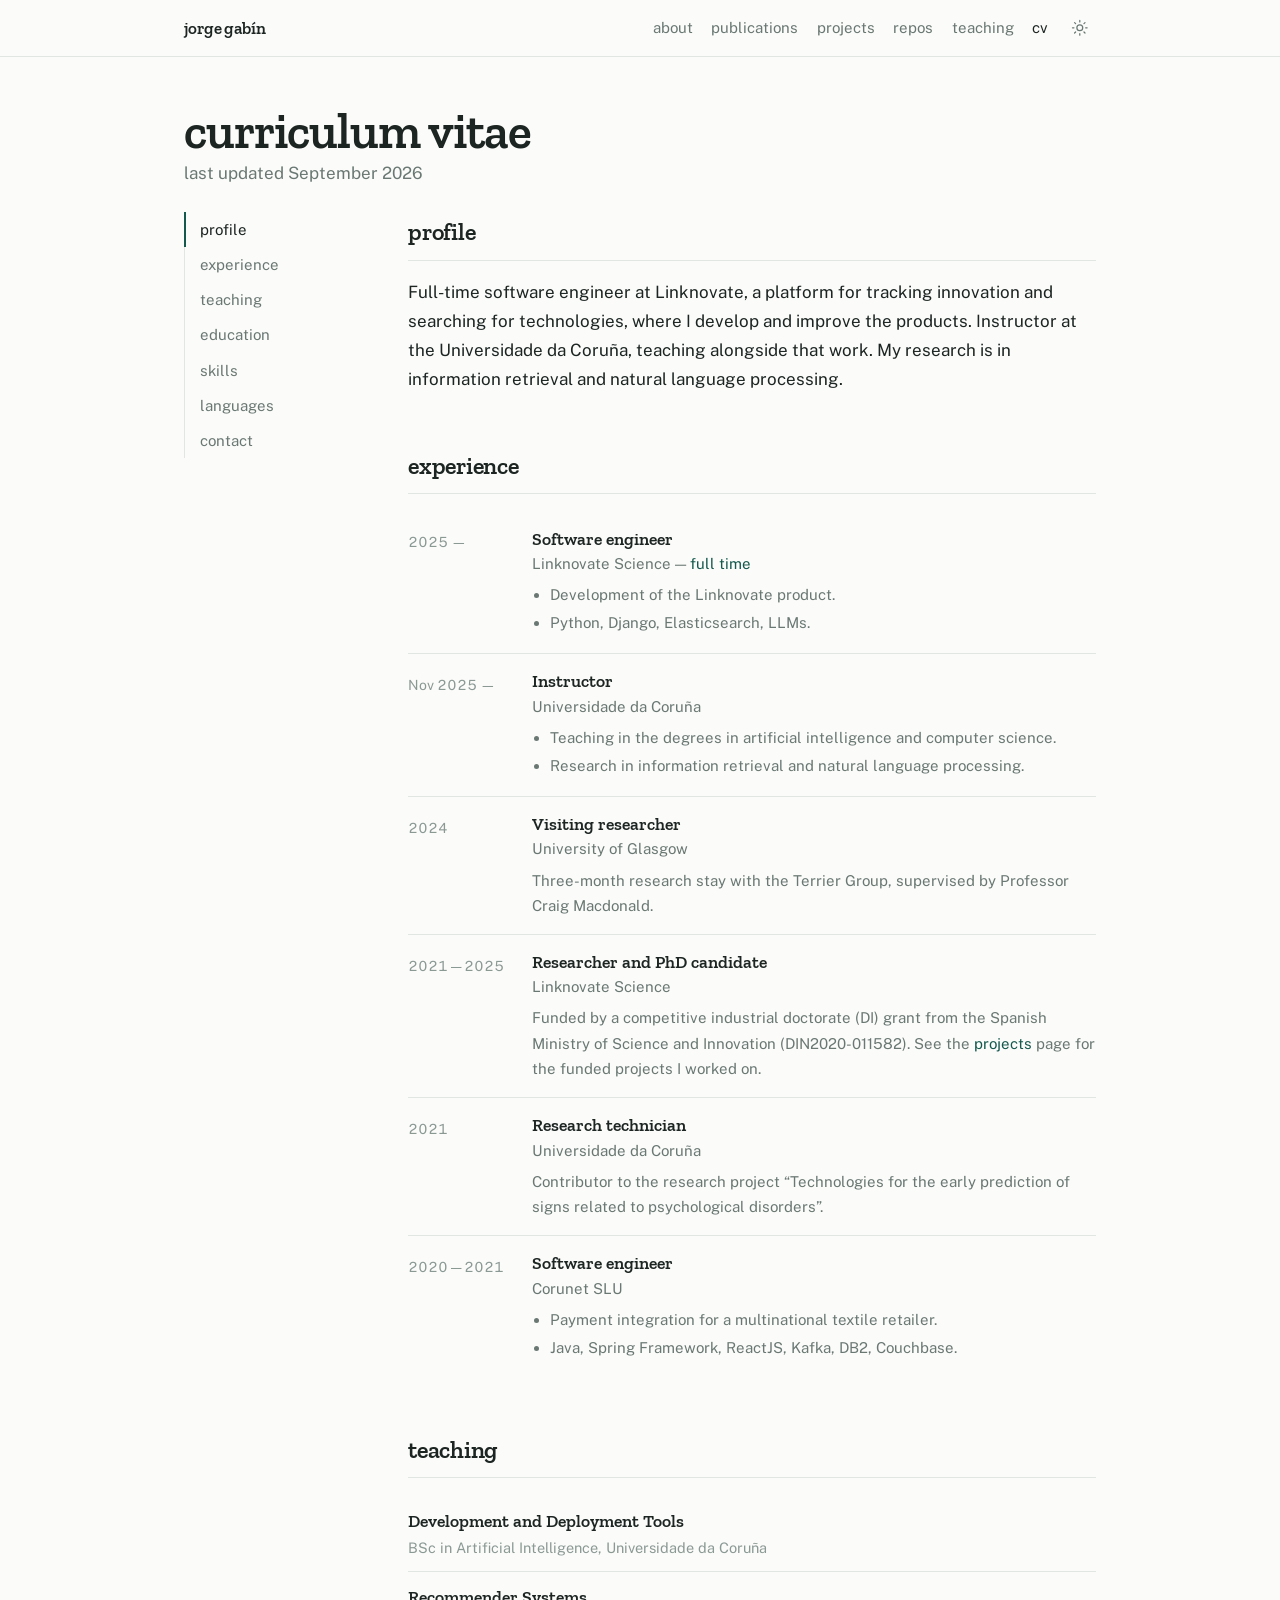
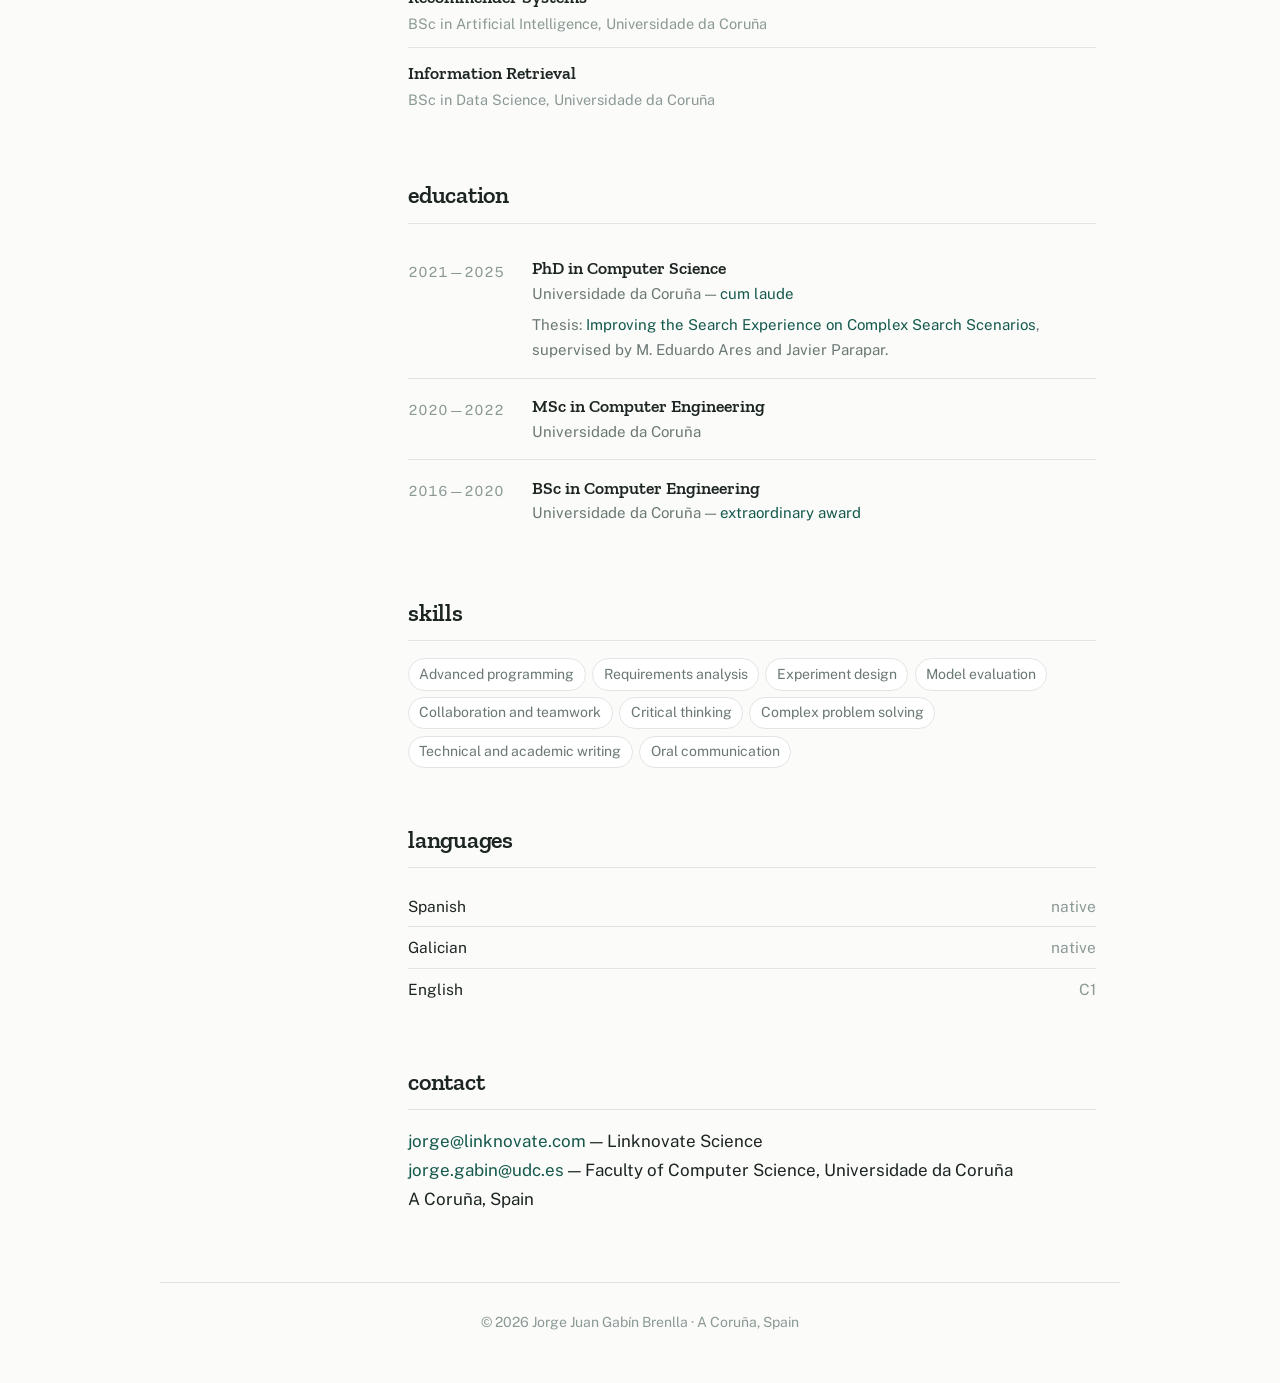
==== commit b40a5705: "Meta updates" ====
--- a/cv.html
+++ b/cv.html
@@ -8,6 +8,12 @@
       name="description"
       content="Curriculum vitae of Jorge Gabín — software engineer at Linknovate and instructor at Universidade da Coruña."
     />
+
+    <meta property="og:type" content="website" />
+    <meta property="og:title" content="cv · Jorge Gabín" />
+    <meta property="og:description" content="Curriculum vitae of Jorge Gabín — software engineer at Linknovate and instructor at Universidade da Coruña." />
+    <meta property="og:url" content="https://jorgegabin.github.io/cv.html" />
+    <meta property="og:image" content="https://jorgegabin.github.io/assets/profile-600.jpg" />
 
     <link
       rel="icon"
--- a/assets/style.css
+++ b/assets/style.css
@@ -131,6 +131,23 @@
 .social a{color:var(--soft);display:grid;place-items:center;}
 .social a:hover{color:var(--accent);}
 .social svg{width:1.3rem;height:1.3rem;fill:currentColor;display:block;}
+/* brand logos (dblp, UDC, Linknovate): the file is used as a mask and painted
+   in currentColor, so they match the other icons in both themes. Source files
+   need a transparent background. */
+.social .logo{
+  width:1.3rem;height:1.3rem;display:block;background:currentColor;
+  -webkit-mask-repeat:no-repeat;mask-repeat:no-repeat;
+  -webkit-mask-position:center;mask-position:center;
+  -webkit-mask-size:contain;mask-size:contain;
+}
+.social .logo-dblp{-webkit-mask-image:url("[data-uri]");mask-image:url("[data-uri]");}
+.social .logo-udc{-webkit-mask-image:url("data:image/svg+xml,%3Csvg%20version%3D%221.1%22%20xmlns%3D%22http%3A%2F%2Fwww.w3.org%2F2000%2Fsvg%22%20xmlns%3Axlink%3D%22http%3A%2F%2Fwww.w3.org%2F1999%2Fxlink%22%20x%3D%220px%22%20y%3D%220px%22%20viewBox%3D%22369.5%20308.5%20457.4%20231.8%22%20style%3D%22enable-background%3Anew%200%200%201190.6%20841.9%3B%22%20xml%3Aspace%3D%22preserve%22%3E%20%3Cstyle%20type%3D%22text%2Fcss%22%3E%20.st0%7Bfill%3A%23B53784%3B%7D%20%3C%2Fstyle%3E%20%3Cg%20id%3D%22_x31_00%22%3E%20%3C%2Fg%3E%20%3Cg%20id%3D%22Capa_1%22%3E%20%3Cg%3E%20%3Cpath%20class%3D%22st0%22%20d%3D%22M598.2%2C422.9L759.8%2C350c-40.7-20.6-98-33.5-161.6-33.5c-63.6%2C0-121%2C12.9-161.6%2C33.5L598.2%2C422.9z%22%2F%3E%20%3Cpath%20class%3D%22st0%22%20d%3D%22M818.4%2C406.5c-4.5-13-13.8-25.2-27.1-36.2l-180.7%2C51.8L818.4%2C406.5z%22%2F%3E%20%3Cpath%20class%3D%22st0%22%20d%3D%22M792.4%2C477.6c13.1-11.1%2C22.3-23.5%2C26.5-36.6l-208.5-14.6L792.4%2C477.6z%22%2F%3E%20%3Cpath%20class%3D%22st0%22%20d%3D%22M598.2%2C425.8l-162.8%2C72.5c40.7%2C20.9%2C98.6%2C34%2C162.8%2C34c64.2%2C0%2C122-13.1%2C162.8-34L598.2%2C425.8z%22%2F%3E%20%3Cpath%20class%3D%22st0%22%20d%3D%22M377.5%2C441c4.2%2C13.2%2C13.4%2C25.5%2C26.5%2C36.6l182-51.2L377.5%2C441z%22%2F%3E%20%3Cpath%20class%3D%22st0%22%20d%3D%22M585.7%2C422.1L405%2C370.3c-13.2%2C11-22.6%2C23.2-27.1%2C36.2L585.7%2C422.1z%22%2F%3E%20%3C%2Fg%3E%20%3C%2Fg%3E%20%3C%2Fsvg%3E");mask-image:url("data:image/svg+xml,%3Csvg%20version%3D%221.1%22%20xmlns%3D%22http%3A%2F%2Fwww.w3.org%2F2000%2Fsvg%22%20xmlns%3Axlink%3D%22http%3A%2F%2Fwww.w3.org%2F1999%2Fxlink%22%20x%3D%220px%22%20y%3D%220px%22%20viewBox%3D%22369.5%20308.5%20457.4%20231.8%22%20style%3D%22enable-background%3Anew%200%200%201190.6%20841.9%3B%22%20xml%3Aspace%3D%22preserve%22%3E%20%3Cstyle%20type%3D%22text%2Fcss%22%3E%20.st0%7Bfill%3A%23B53784%3B%7D%20%3C%2Fstyle%3E%20%3Cg%20id%3D%22_x31_00%22%3E%20%3C%2Fg%3E%20%3Cg%20id%3D%22Capa_1%22%3E%20%3Cg%3E%20%3Cpath%20class%3D%22st0%22%20d%3D%22M598.2%2C422.9L759.8%2C350c-40.7-20.6-98-33.5-161.6-33.5c-63.6%2C0-121%2C12.9-161.6%2C33.5L598.2%2C422.9z%22%2F%3E%20%3Cpath%20class%3D%22st0%22%20d%3D%22M818.4%2C406.5c-4.5-13-13.8-25.2-27.1-36.2l-180.7%2C51.8L818.4%2C406.5z%22%2F%3E%20%3Cpath%20class%3D%22st0%22%20d%3D%22M792.4%2C477.6c13.1-11.1%2C22.3-23.5%2C26.5-36.6l-208.5-14.6L792.4%2C477.6z%22%2F%3E%20%3Cpath%20class%3D%22st0%22%20d%3D%22M598.2%2C425.8l-162.8%2C72.5c40.7%2C20.9%2C98.6%2C34%2C162.8%2C34c64.2%2C0%2C122-13.1%2C162.8-34L598.2%2C425.8z%22%2F%3E%20%3Cpath%20class%3D%22st0%22%20d%3D%22M377.5%2C441c4.2%2C13.2%2C13.4%2C25.5%2C26.5%2C36.6l182-51.2L377.5%2C441z%22%2F%3E%20%3Cpath%20class%3D%22st0%22%20d%3D%22M585.7%2C422.1L405%2C370.3c-13.2%2C11-22.6%2C23.2-27.1%2C36.2L585.7%2C422.1z%22%2F%3E%20%3C%2Fg%3E%20%3C%2Fg%3E%20%3C%2Fsvg%3E");}
+.social .logo-lkn{-webkit-mask-image:url("[data-uri]");mask-image:url("[data-uri]");}
+
+/* the UDC and Linknovate marks are wide, so their boxes are wider than the
+   square icons to give them the same optical weight */
+.social .logo-udc{width:1.75rem;}
+.social .logo-lkn{width:1.5rem;}
 
 /* ---------------- news ---------------- */
 
@@ -208,6 +225,8 @@
 .repo .facts li{display:inline-flex;align-items:center;gap:.35rem;}
 .repo .dot{width:.55rem;height:.55rem;border-radius:50%;background:var(--accent);flex:none;}
 .repo .facts svg{width:.9rem;height:.9rem;fill:currentColor;display:block;}
+.repo .links a{display:inline-flex;align-items:center;gap:.35rem;}
+.repo .links .gh{width:.85rem;height:.85rem;fill:currentColor;flex:none;}
 
 /* ---------------- projects ---------------- */
 
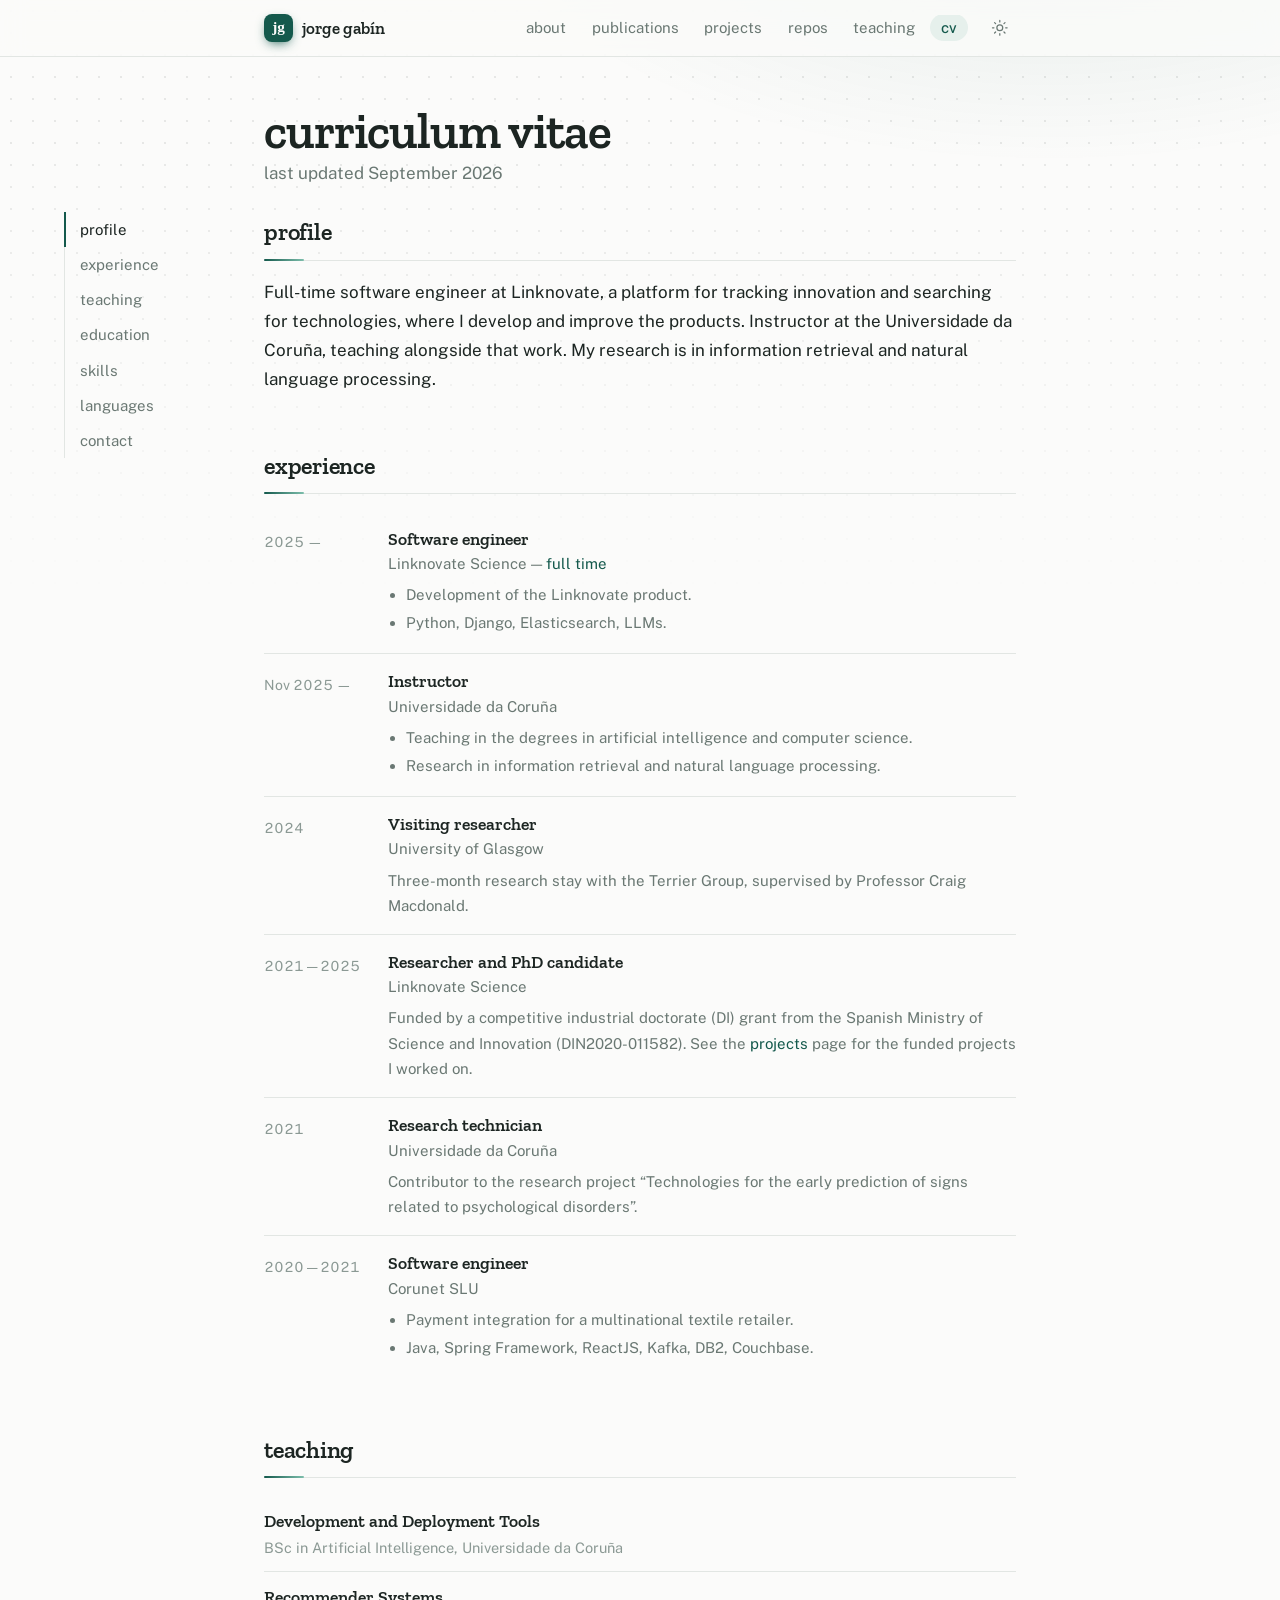
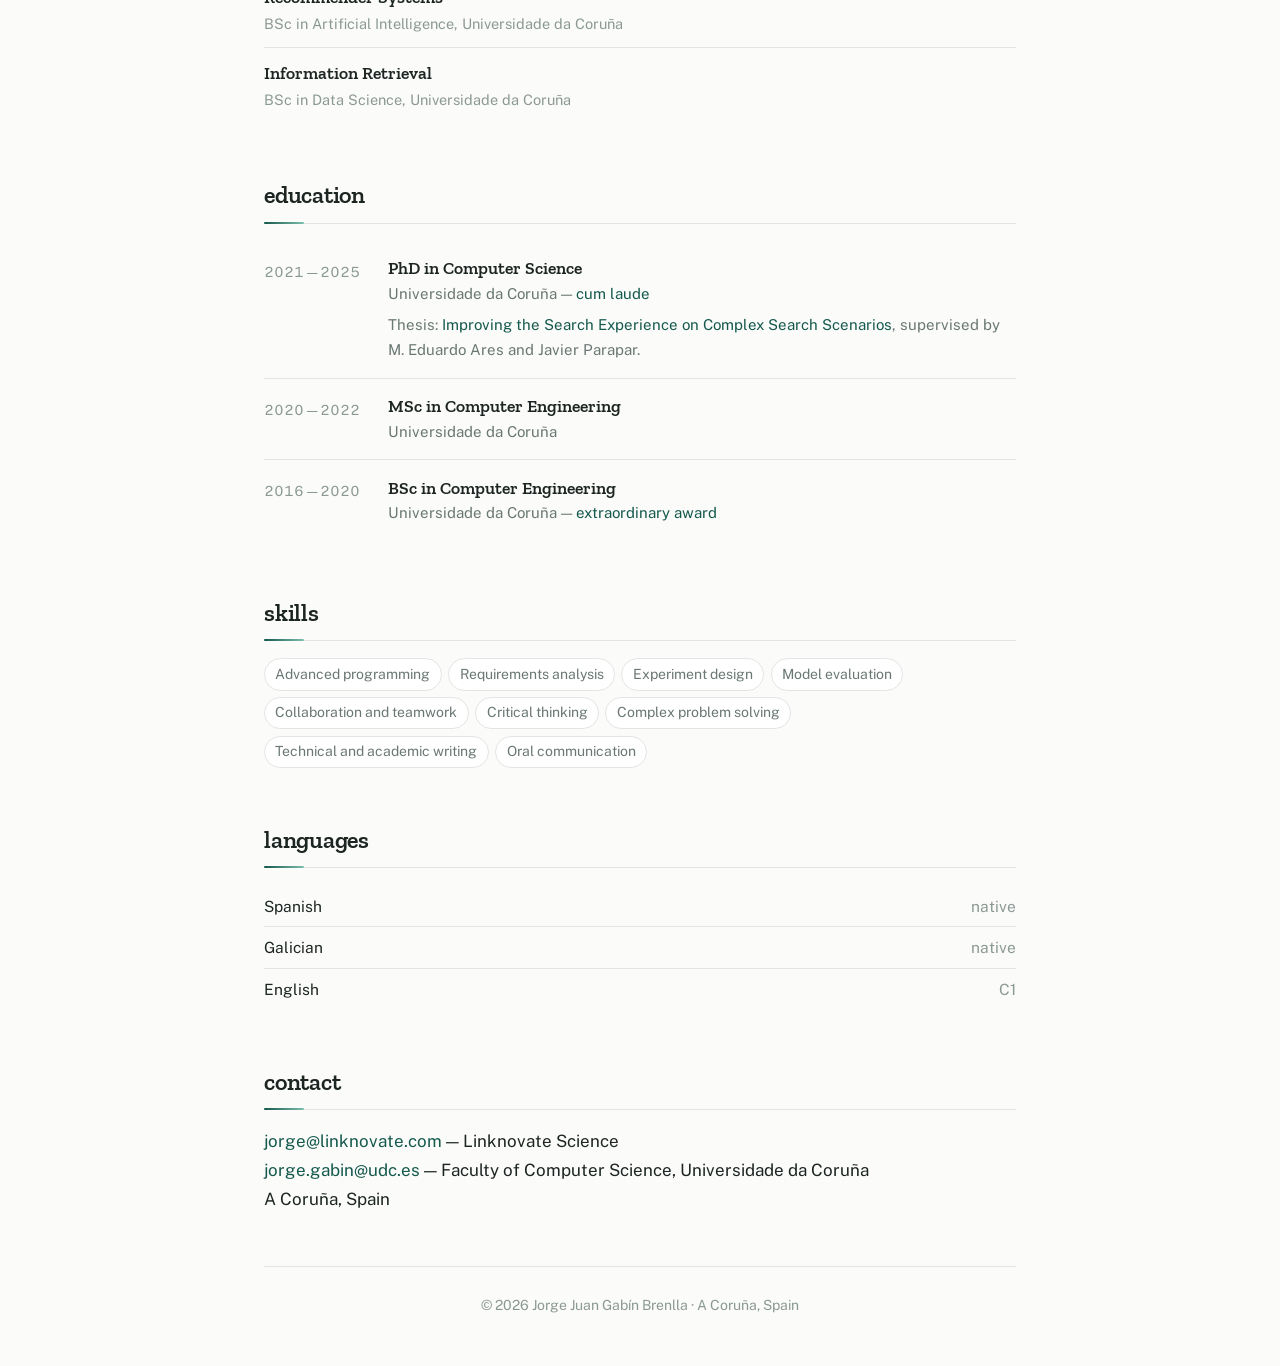
==== commit 92afef37: "Improve styles" ====
--- a/cv.html
+++ b/cv.html
@@ -31,7 +31,7 @@
     <a class="skip" href="#main">skip to content</a>
 
     <nav class="nav">
-      <div class="wrap-wide">
+      <div class="wrap">
         <a class="brand" href="index.html">jorge gabín</a>
         <ul>
           <li><a href="index.html">about</a></li>
@@ -99,7 +99,7 @@
       </div>
     </nav>
 
-    <main class="wrap-wide" id="main">
+    <main class="wrap" id="main">
       <h1>curriculum vitae</h1>
       <p class="tagline">last updated September 2026</p>
 
@@ -324,7 +324,7 @@
       </div>
     </main>
 
-    <footer class="wrap-wide">
+    <footer class="wrap">
       <p>© 2026 Jorge Juan Gabín Brenlla · A Coruña, Spain</p>
     </footer>
 
--- a/assets/style.css
+++ b/assets/style.css
@@ -1,6 +1,6 @@
 /* ============================================================
    Jorge Gabín — site styles
-   Shared by index.html, publications.html and cv.html
+   Shared by every page
    ============================================================ */
 
 :root{
@@ -14,7 +14,11 @@
   --accent-soft:#E6F0EC;
   --nav:rgba(251,251,250,.85);
   --shadow:0 1px 2px rgba(28,37,34,.04),0 6px 20px rgba(28,37,34,.06);
+  --accent-2:#7DBEAC;
+  --glow:rgba(20,89,76,.11);
+  --dot:rgba(28,37,34,.09);
   --w:50rem;
+  --gutter:1.5rem;
 }
 html[data-theme="dark"]{
   --bg:#131716;
@@ -27,6 +31,9 @@
   --accent-soft:#1B2C28;
   --nav:rgba(19,23,22,.85);
   --shadow:0 1px 2px rgba(0,0,0,.3),0 6px 20px rgba(0,0,0,.25);
+  --accent-2:#2F7A68;
+  --glow:rgba(99,192,168,.10);
+  --dot:rgba(230,234,232,.07);
 }
 
 *,*::before,*::after{box-sizing:border-box;}
@@ -48,8 +55,8 @@
 a:hover{text-decoration:underline;text-underline-offset:.2em;}
 :focus-visible{outline:2px solid var(--accent);outline-offset:3px;border-radius:3px;}
 
-.wrap{max-width:var(--w);margin-inline:auto;padding-inline:1.5rem;}
-.wrap-wide{max-width:60rem;margin-inline:auto;padding-inline:1.5rem;}
+.wrap{max-width:var(--w);margin-inline:auto;padding-inline:var(--gutter);}
+.wrap-wide{max-width:60rem;margin-inline:auto;padding-inline:var(--gutter);}
 
 .skip{position:absolute;left:-9999px;}
 .skip:focus{left:1rem;top:1rem;z-index:20;background:var(--card);padding:.5rem .9rem;border-radius:6px;}
@@ -106,7 +113,8 @@
 p:last-child{margin-bottom:0;}
 
 footer{
-  margin-top:1rem;padding:1.75rem 0 3rem;border-top:1px solid var(--rule);
+  margin-top:1rem;padding-block:1.75rem 3rem;
+  background:linear-gradient(var(--rule),var(--rule)) top center/calc(100% - 2*var(--gutter)) 1px no-repeat;
   font-size:.875rem;color:var(--soft);text-align:center;
 }
 
@@ -118,7 +126,8 @@
 .figure{position:sticky;top:5rem;}
 .portrait{
   width:100%;aspect-ratio:1;border-radius:50%;overflow:hidden;
-  background:var(--accent-soft);box-shadow:var(--shadow);
+  background:var(--accent-soft);
+  box-shadow:var(--shadow);
 }
 .portrait img{width:100%;height:100%;object-fit:cover;display:block;}
 .portrait .initials{
@@ -127,10 +136,10 @@
 }
 .figure .meta{margin:.9rem 0 0;font-size:.875rem;line-height:1.55;color:var(--soft);text-align:center;}
 
-.social{margin:1.75rem 0 0;padding:0;list-style:none;display:flex;flex-wrap:wrap;gap:.9rem;}
-.social a{color:var(--soft);display:grid;place-items:center;}
+.social{margin:1.75rem 0 0;padding:0;list-style:none;display:flex;flex-wrap:wrap;align-items:center;gap:1rem;}
+.social a{color:var(--muted);display:grid;place-items:center;}
 .social a:hover{color:var(--accent);}
-.social svg{width:1.3rem;height:1.3rem;fill:currentColor;display:block;}
+.social svg{width:1.35rem;height:1.35rem;fill:currentColor;display:block;}
 /* brand logos (dblp, UDC, Linknovate): the file is used as a mask and painted
    in currentColor, so they match the other icons in both themes. Source files
    need a transparent background. */
@@ -166,7 +175,7 @@
 .position:last-of-type{border-bottom:0;padding-bottom:0;}
 .position h3{margin:0;font-size:1.125rem;font-weight:600;line-height:1.35;}
 .position .org{margin:.05rem 0 0;color:var(--muted);font-size:.9688rem;grid-column:1;}
-.position .since{font-size:.875rem;color:var(--soft);font-variant-numeric:tabular-nums;white-space:nowrap;grid-row:1;grid-column:2;}
+.position .since{margin:0;font-size:.875rem;color:var(--soft);font-variant-numeric:tabular-nums;white-space:nowrap;grid-row:1;grid-column:2;}
 
 /* ---------------- publications ---------------- */
 
@@ -178,19 +187,21 @@
 }
 
 .pub{
-  display:grid;grid-template-columns:7rem 1fr;gap:1.1rem;
+  display:grid;grid-template-columns:5.25rem 1fr;gap:1.1rem;
   padding:1.05rem 0;border-bottom:1px solid var(--rule);align-items:start;
 }
 .pub:last-child{border-bottom:0;}
 .thumb{
-  aspect-ratio:4/3;border-radius:6px;overflow:hidden;
+  margin-top:.2rem;border-radius:5px;overflow:hidden;
   background:var(--accent-soft);display:grid;place-items:center;
-  border:1px solid var(--rule);
-}
+  box-shadow:inset 0 0 0 1px color-mix(in srgb,var(--accent) 18%,transparent);
+}
+/* a figure instead of a badge keeps the old 4:3 card */
+.thumb:has(img){aspect-ratio:4/3;margin-top:0;box-shadow:none;border:1px solid var(--rule);}
 .thumb img{width:100%;height:100%;object-fit:cover;display:block;}
 .venue-badge{
-  font-family:"Zilla Slab",Georgia,serif;font-weight:600;font-size:.9375rem;
-  color:var(--accent);text-align:center;padding:.2rem;line-height:1.2;
+  font-weight:600;font-size:.75rem;letter-spacing:.03em;
+  color:var(--accent);text-align:center;padding:.3rem .4rem;line-height:1.25;
 }
 .pub h3{margin:0 0 .2rem;font-size:1.125rem;font-weight:600;line-height:1.35;}
 .pub .authors{margin:0;font-size:.9375rem;color:var(--muted);}
@@ -199,16 +210,18 @@
 .pub .award{margin:.25rem 0 0;font-size:.875rem;font-weight:600;color:var(--accent);}
 .links{margin:.6rem 0 0;display:flex;flex-wrap:wrap;gap:.45rem;}
 .links a{
-  font-size:.8125rem;padding:.16rem .55rem;border:1px solid var(--accent);
-  border-radius:4px;line-height:1.5;
-}
-.links a:hover{background:var(--accent);color:var(--bg);text-decoration:none;}
+  font-size:.8125rem;padding:.12rem .6rem;
+  border:1px solid color-mix(in srgb,var(--accent) 45%,transparent);
+  border-radius:999px;line-height:1.5;
+  transition:background-color .15s ease,color .15s ease,border-color .15s ease;
+}
+.links a:hover{background:var(--accent);border-color:var(--accent);color:var(--bg);text-decoration:none;}
 .note-line{margin:0 0 2rem;font-size:.9688rem;color:var(--muted);}
 
 /* ---------------- repos ---------------- */
 
 .repo{
-  display:grid;grid-template-columns:7rem 1fr;gap:1.1rem;
+  display:grid;grid-template-columns:5.25rem 1fr;gap:1.1rem;
   padding:1.05rem 0;border-bottom:1px solid var(--rule);align-items:start;
 }
 .repo:last-of-type{border-bottom:0;}
@@ -231,7 +244,7 @@
 /* ---------------- projects ---------------- */
 
 .project{
-  display:grid;grid-template-columns:7rem 1fr;gap:1.1rem;
+  display:grid;grid-template-columns:5.25rem 1fr;gap:1.1rem;
   padding:1.05rem 0;border-bottom:1px solid var(--rule);align-items:start;
 }
 .project:last-of-type{border-bottom:0;}
@@ -243,8 +256,15 @@
 
 /* ---------------- cv ---------------- */
 
-.cv-layout{display:grid;grid-template-columns:11rem 1fr;gap:3rem;align-items:start;}
+.cv-layout{display:grid;grid-template-columns:9rem 1fr;gap:2rem;align-items:start;}
 .toc{position:sticky;top:5rem;font-size:.9375rem;}
+/* on wide screens the CV uses the same column as every other page and the
+   section list hangs in the left margin, sticky while scrolling */
+@media (min-width:76rem){
+  .cv-layout{display:block;position:relative;}
+  .toc{position:absolute;top:0;bottom:0;right:calc(100% + 2.5rem);width:10rem;}
+  .toc ol{position:sticky;top:5rem;}
+}
 .toc ol{list-style:none;margin:0;padding:0;border-left:1px solid var(--rule);}
 .toc li a{display:block;padding:.3rem 0 .3rem .9rem;color:var(--muted);margin-left:-1px;border-left:2px solid transparent;}
 .toc li a:hover{color:var(--accent);text-decoration:none;}
@@ -280,11 +300,90 @@
 .langs li:last-child{border-bottom:0;}
 .langs span{color:var(--soft);}
 
+/* ---------------- flourishes ----------------
+   Decorative layer on top of the base styles above. Everything here can be
+   deleted without breaking the layout. */
+
+/* dotted texture and a soft accent glow behind the top of every page */
+body{position:relative;}
+body::before{
+  content:"";position:absolute;inset:0 0 auto 0;height:38rem;z-index:-1;pointer-events:none;
+  background:
+    radial-gradient(52rem 26rem at 82% -8rem,var(--glow),transparent 70%),
+    radial-gradient(circle,var(--dot) 1px,transparent 1.4px) 0 0/22px 22px;
+  -webkit-mask-image:linear-gradient(to bottom,#000 25%,transparent);
+  mask-image:linear-gradient(to bottom,#000 25%,transparent);
+}
+
+/* nav: monogram next to the name, pill for the current page */
+.brand{display:inline-flex;align-items:center;gap:.6rem;}
+.brand::before{
+  content:"jg";display:grid;place-items:center;width:1.8rem;height:1.8rem;
+  border-radius:8px;background:var(--accent);color:var(--bg);
+  font-size:.95rem;font-weight:700;line-height:1;padding-bottom:.12em;
+  box-shadow:0 4px 12px -4px var(--accent);
+  transition:transform .35s cubic-bezier(.3,1.6,.5,1);
+}
+.brand:hover::before{transform:rotate(-10deg) scale(1.06);}
+.nav ul{gap:.2rem;}
+.nav ul a{padding:.3rem .7rem;border-radius:999px;}
+.nav ul a[aria-current="page"]{box-shadow:none;background:var(--accent-soft);color:var(--accent);font-weight:500;}
+
+/* hero: staggered entrance, slightly larger name */
+@keyframes rise{from{opacity:0;transform:translateY(12px);}to{opacity:1;transform:none;}}
+.about h1{font-size:clamp(2.5rem,7vw,3.5rem);}
+.about > div > *{animation:rise .75s cubic-bezier(.2,.7,.2,1) both;}
+.about > div > :nth-child(2){animation-delay:.06s;}
+.about > div > :nth-child(3){animation-delay:.12s;}
+.about > div > :nth-child(4){animation-delay:.18s;}
+.about > div > :nth-child(5){animation-delay:.24s;}
+.about > div > :nth-child(6){animation-delay:.3s;}
+.figure{animation:rise .9s .1s cubic-bezier(.2,.7,.2,1) both;}
+
+/* section headings: short accent stroke on the rule */
+h2{position:relative;}
+h2::after{
+  content:"";position:absolute;left:0;bottom:-1px;width:2.5rem;height:2px;
+  border-radius:2px;background:linear-gradient(90deg,var(--accent),var(--accent-2));
+}
+
+/* news as a timeline */
+.news td{border-bottom:0;padding-block:.6rem;}
+.news td:last-child{position:relative;padding-left:1.6rem;}
+.news td:last-child::after{
+  content:"";position:absolute;left:0;top:0;bottom:0;width:1px;background:var(--rule);
+}
+.news td:last-child::before{
+  content:"";position:absolute;left:-.3rem;top:1.15rem;z-index:1;
+  width:.6rem;height:.6rem;border-radius:50%;
+  background:var(--bg);border:2px solid var(--accent-2);
+}
+.news tr:first-child td:last-child::before{background:var(--accent);border-color:var(--accent);box-shadow:0 0 0 4px var(--accent-soft);}
+.news tr:first-child td:last-child::after{top:1.3rem;}
+.news tr:last-child td:last-child::after{bottom:auto;height:1.3rem;}
+.news tr:only-child td:last-child::after{display:none;}
+
+/* scroll reveal (main.js adds .reveal only to content below the fold) */
+.reveal{
+  opacity:0;transform:translateY(14px);
+  transition:opacity .7s ease,transform .7s cubic-bezier(.2,.7,.2,1);
+}
+.reveal.in{opacity:1;transform:none;}
+
 /* ---------------- responsive ---------------- */
 
 @media (max-width:44rem){
-  .about{grid-template-columns:1fr;gap:1.75rem;}
-  .figure{position:static;max-width:11rem;}
+  :root{--gutter:1rem;}
+  main{padding-top:2rem;}
+  /* photo and address become a compact header row above the name */
+  .about{grid-template-columns:1fr;gap:1.5rem;}
+  .figure{position:static;order:-1;display:flex;align-items:center;gap:1.1rem;}
+  .figure .portrait{width:5.5rem;flex:none;}
+  .figure .meta{margin:0;text-align:left;}
+  /* the nav scrolls sideways; fade the right edge so the hidden items are hinted */
+  .nav ul{gap:.1rem;font-size:.875rem;padding-right:1.25rem;
+    -webkit-mask-image:linear-gradient(to right,#000 calc(100% - 1.5rem),transparent);
+    mask-image:linear-gradient(to right,#000 calc(100% - 1.5rem),transparent);}
   .cv-layout{grid-template-columns:1fr;gap:1.5rem;}
   .toc{position:static;}
   .toc ol{display:flex;flex-wrap:wrap;gap:.25rem 1rem;border-left:0;}
@@ -295,7 +394,8 @@
   .pub{grid-template-columns:1fr;gap:.75rem;}
   .repo{grid-template-columns:1fr;gap:.75rem;}
   .project{grid-template-columns:1fr;gap:.75rem;}
-  .thumb{max-width:9rem;}
+  .thumb{justify-self:start;min-width:4rem;}
+  .thumb:has(img){max-width:9rem;}
   .entry{grid-template-columns:1fr;gap:.15rem;}
   .years{padding-top:0;}
   .position{grid-template-columns:1fr;}
@@ -303,15 +403,19 @@
   .news .when{width:5rem;}
   .brand{display:none;}
   .nav ul{margin-right:auto;}
+  .nav ul a{padding:.25rem .55rem;}
 }
 
 @media (prefers-reduced-motion:reduce){
   html{scroll-behavior:auto;}
-  *{transition:none !important;}
+  *{transition:none !important;animation:none !important;}
+  .reveal{opacity:1;transform:none;}
 }
 
 @media print{
   .nav,.toc,footer,.social{display:none;}
+  body::before{display:none;}
+  .reveal{opacity:1 !important;transform:none !important;}
   body{background:#fff;color:#000;font-size:10.5pt;}
   .cv-layout{grid-template-columns:1fr;}
   a{color:#000;}
